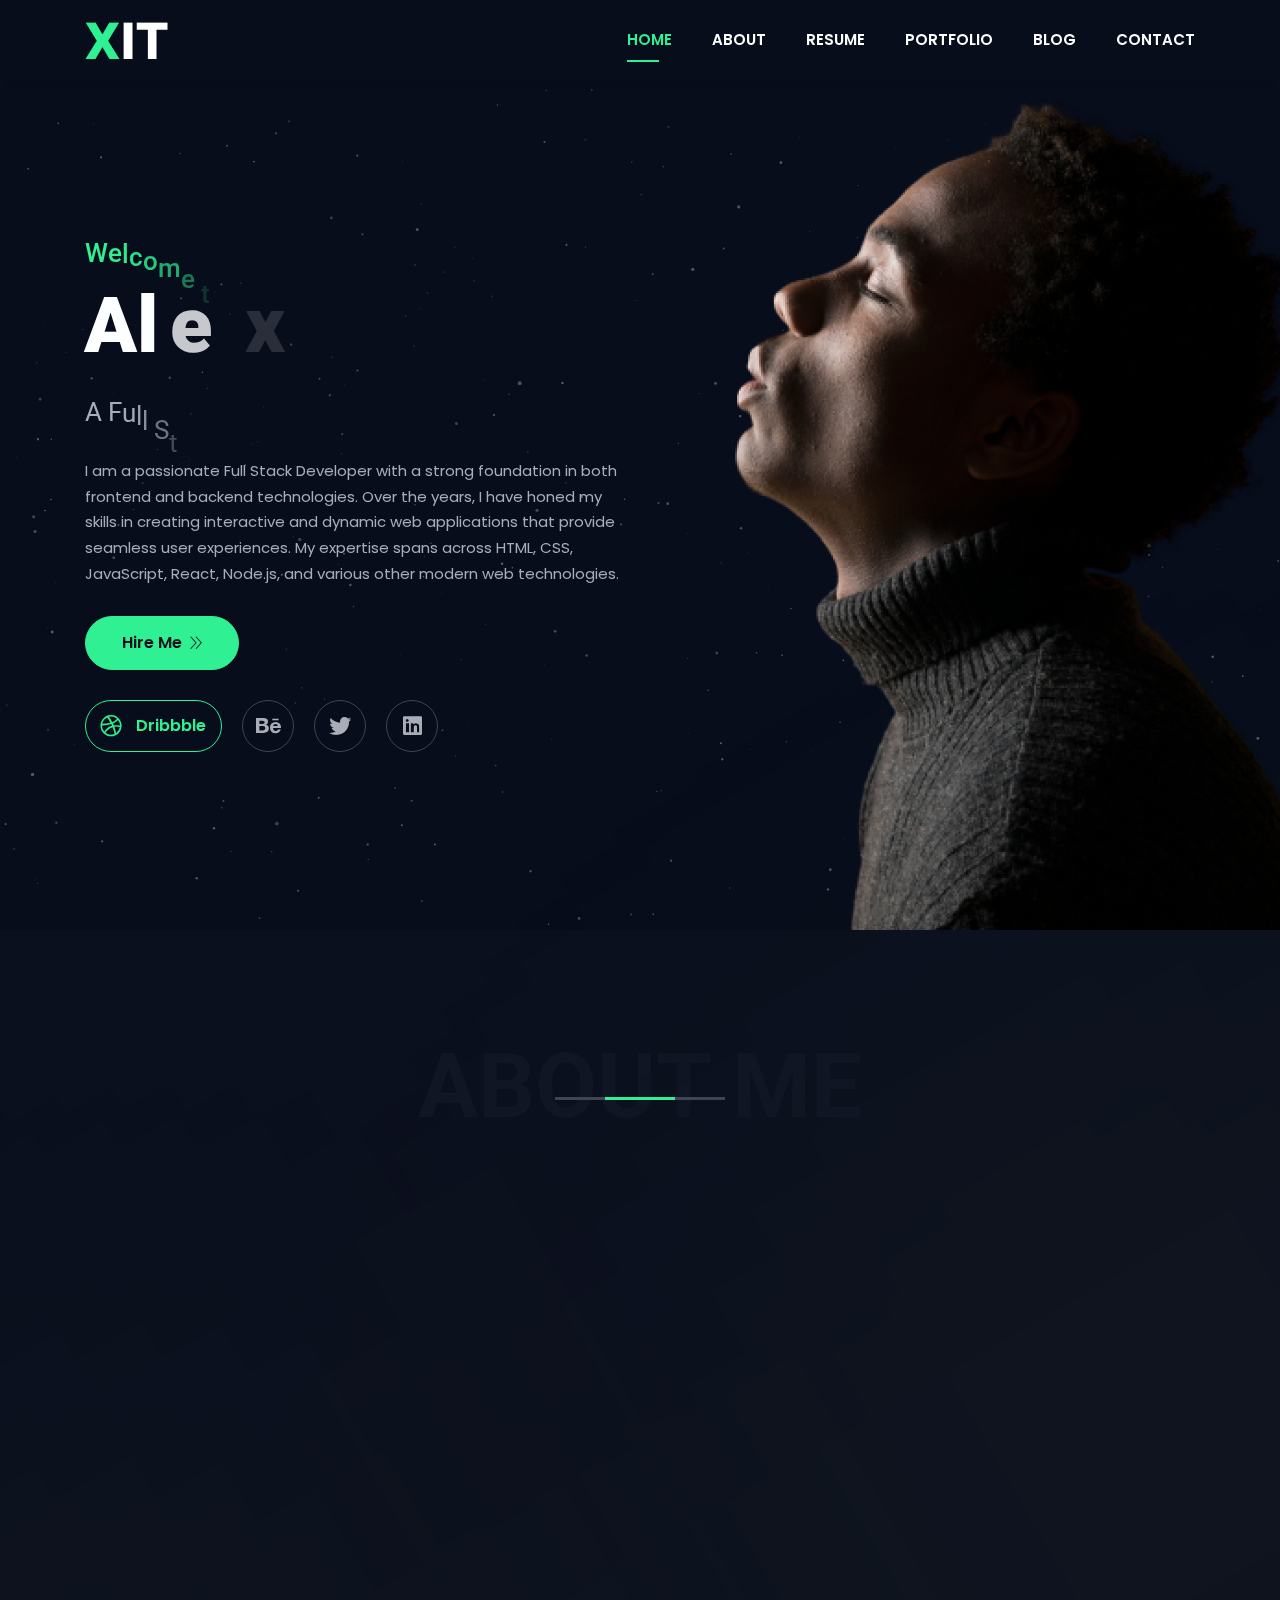
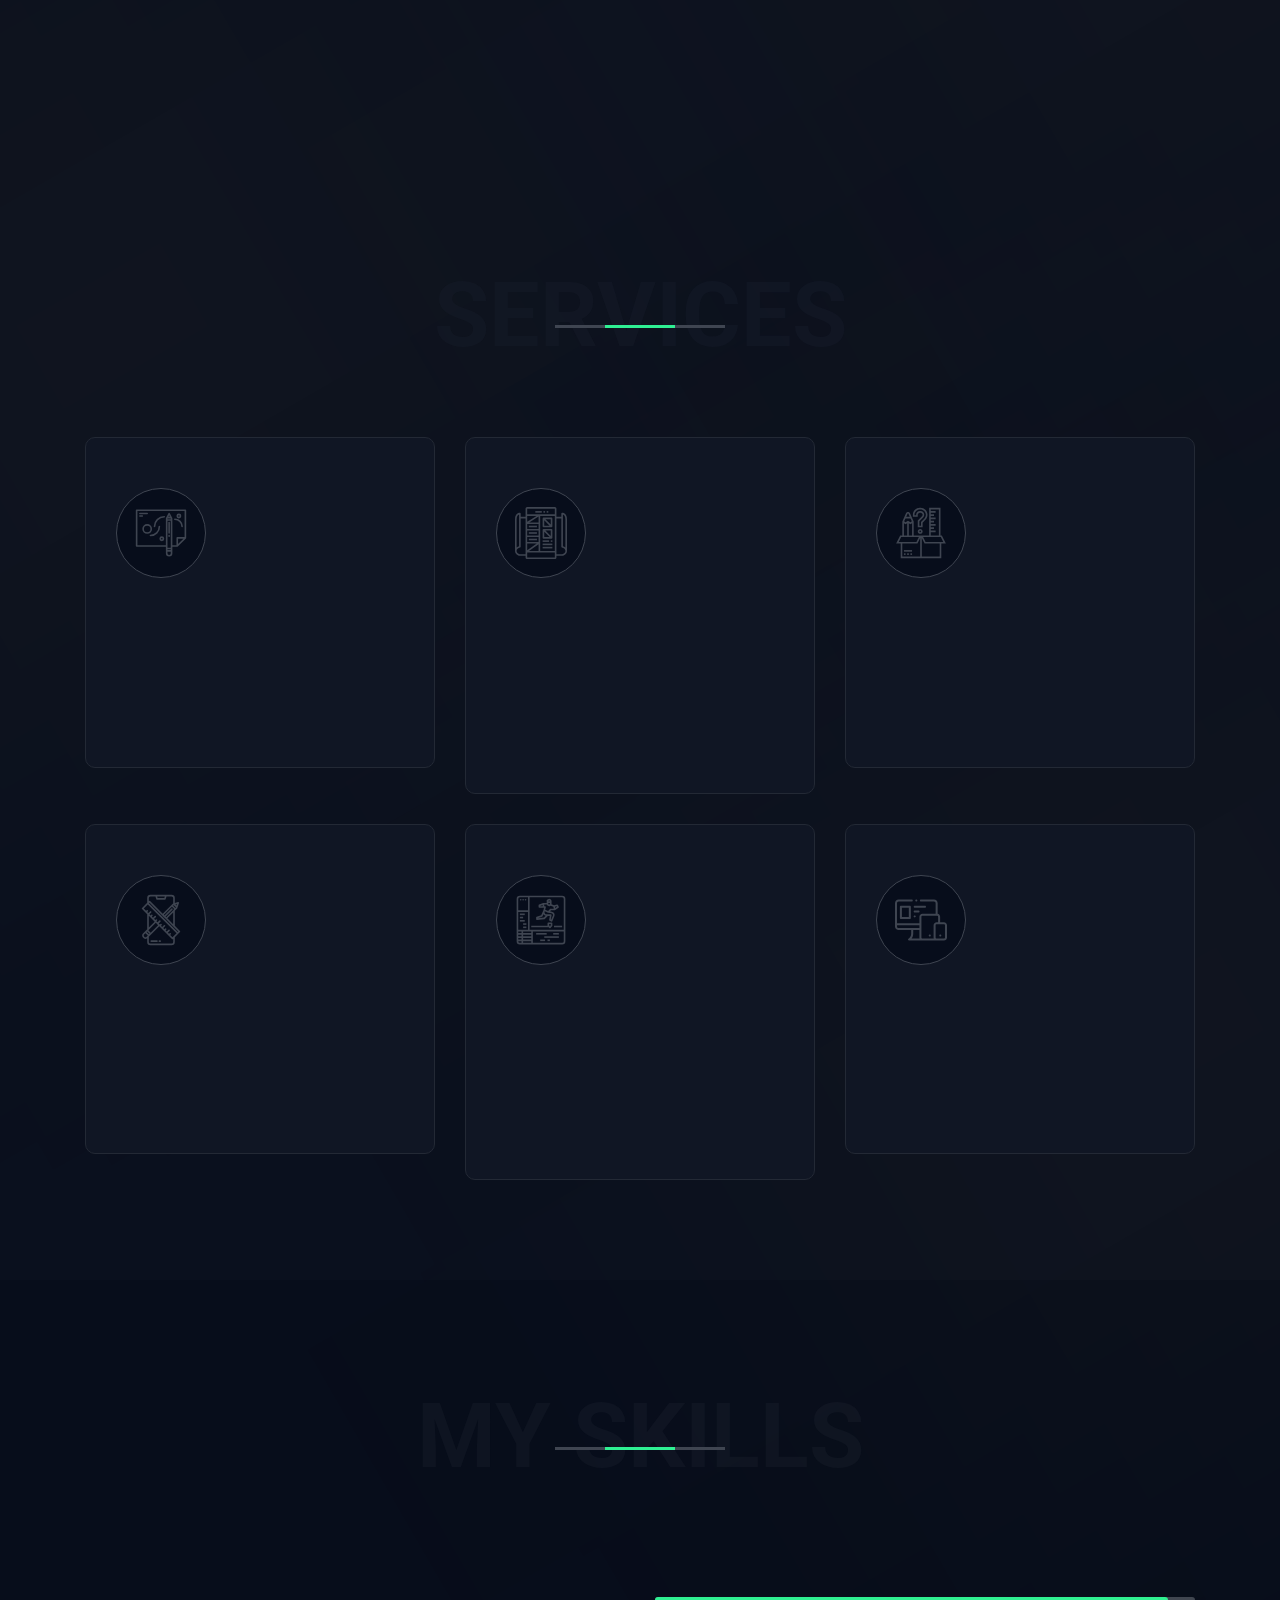
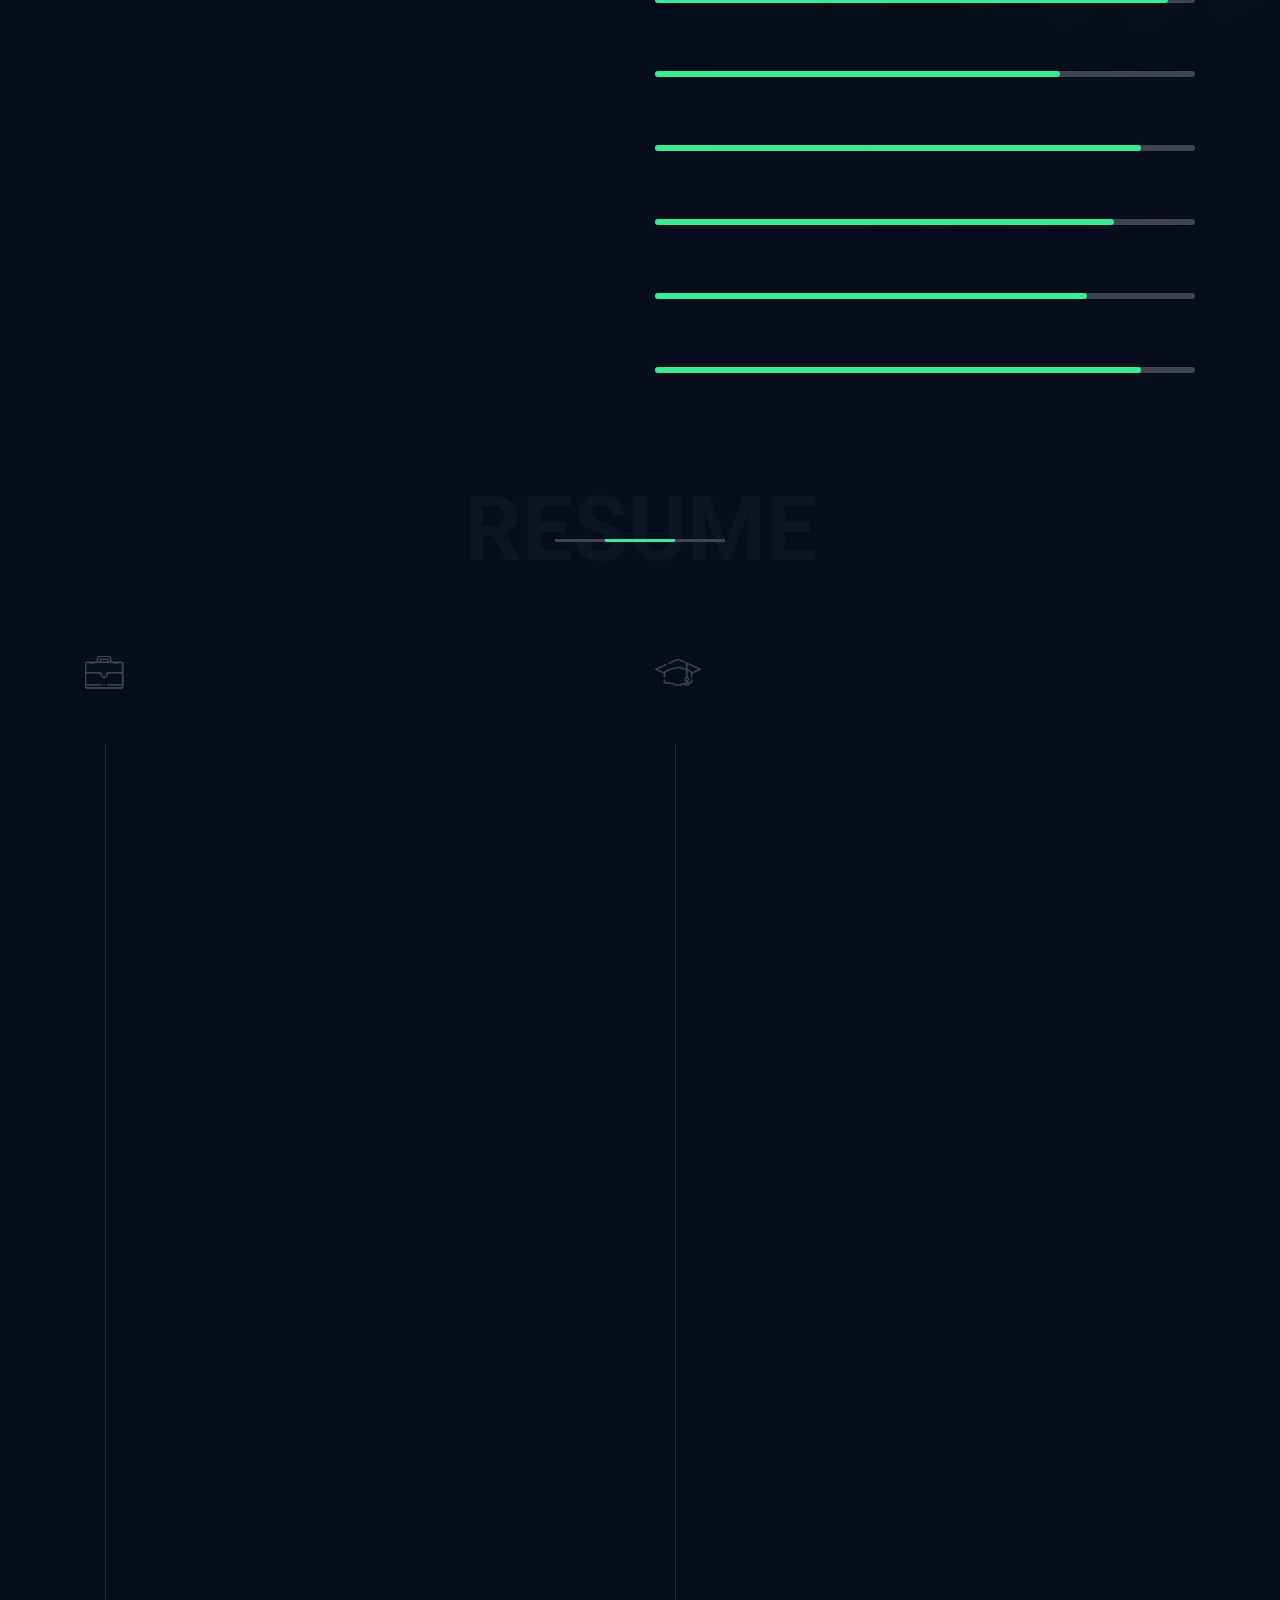
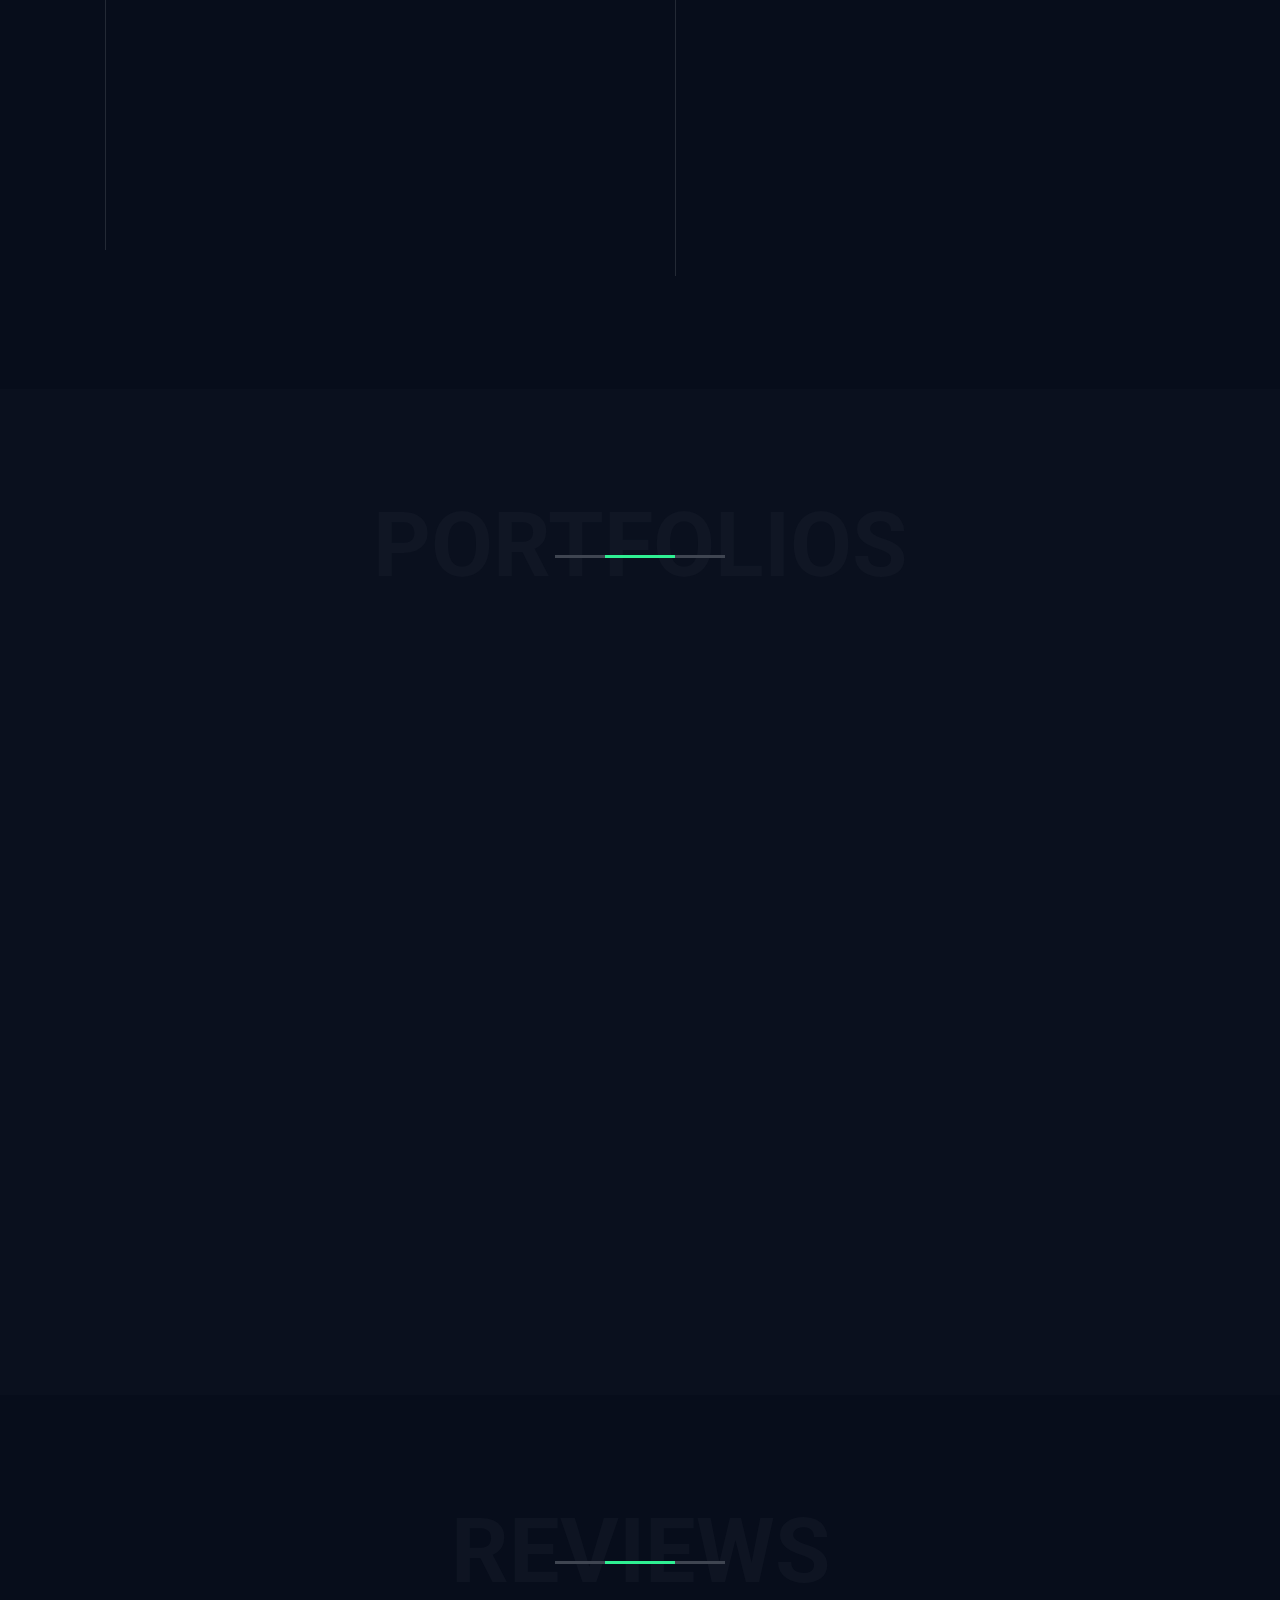
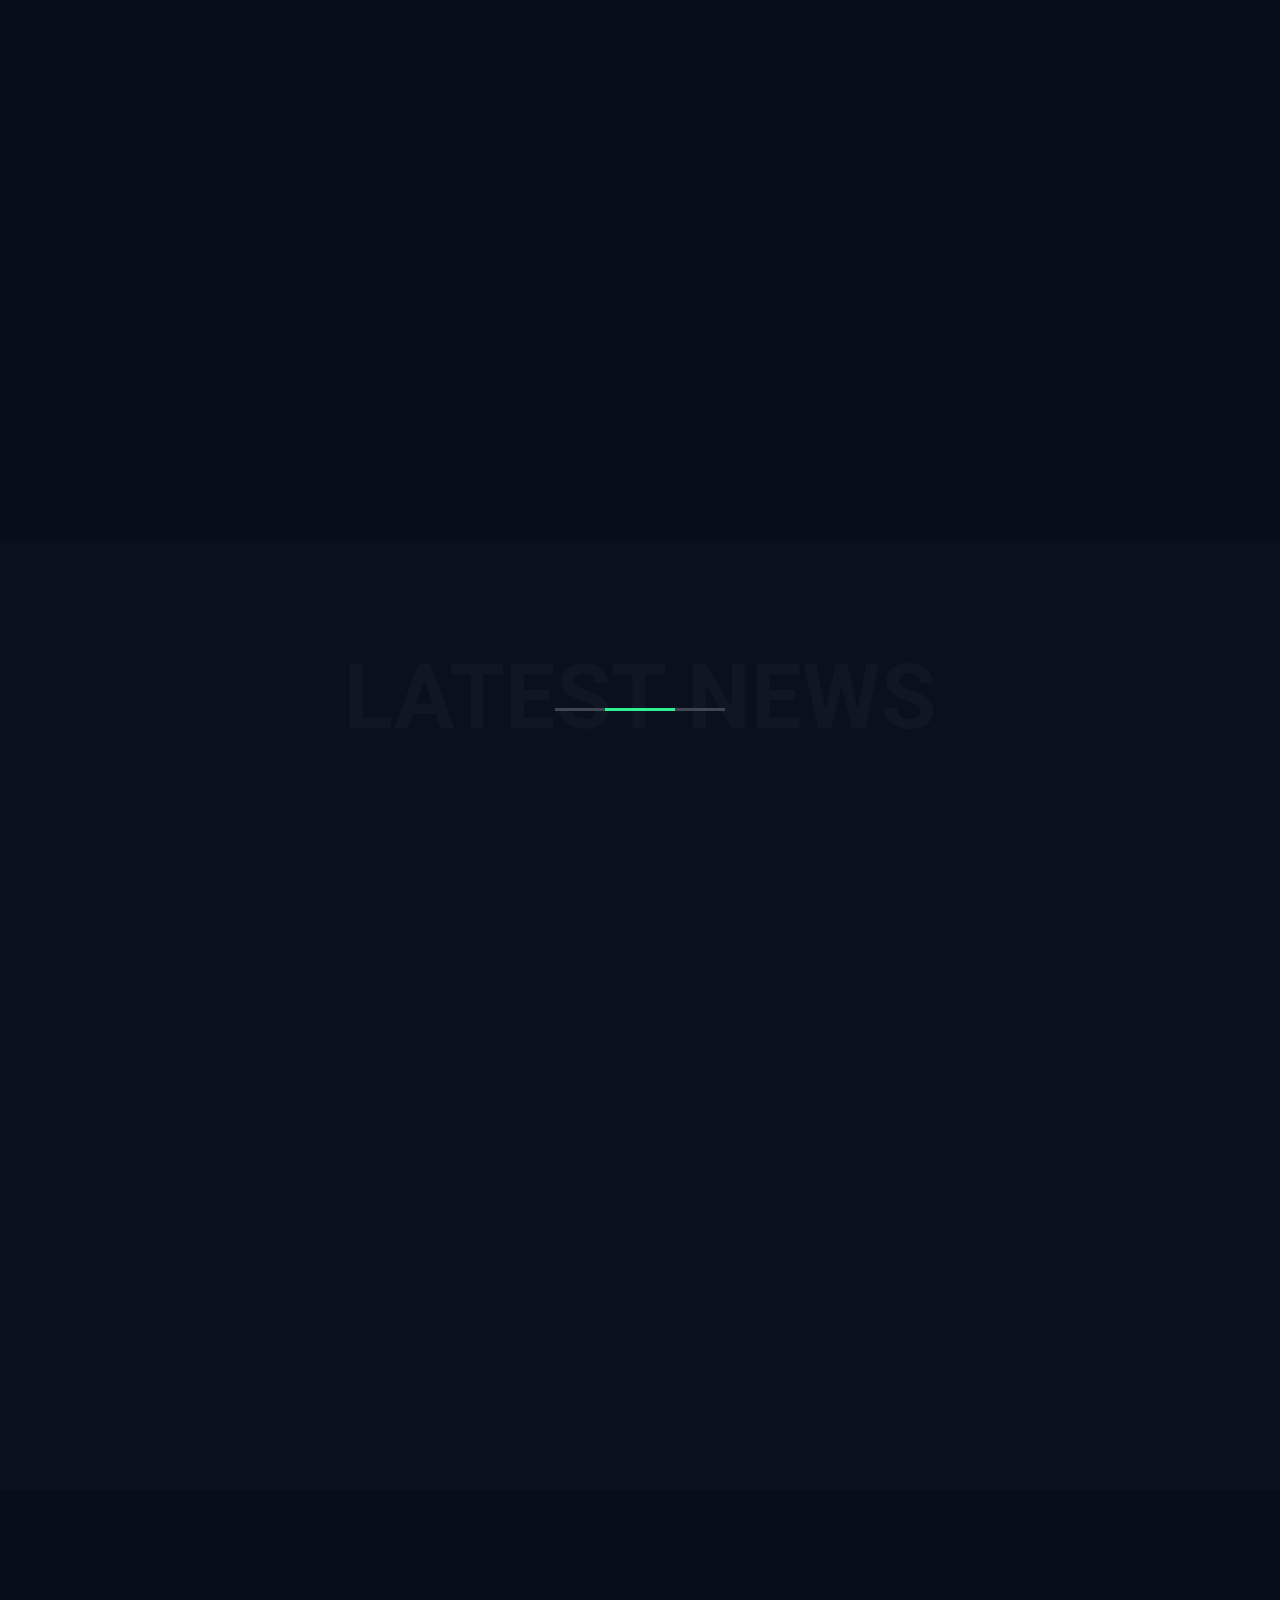
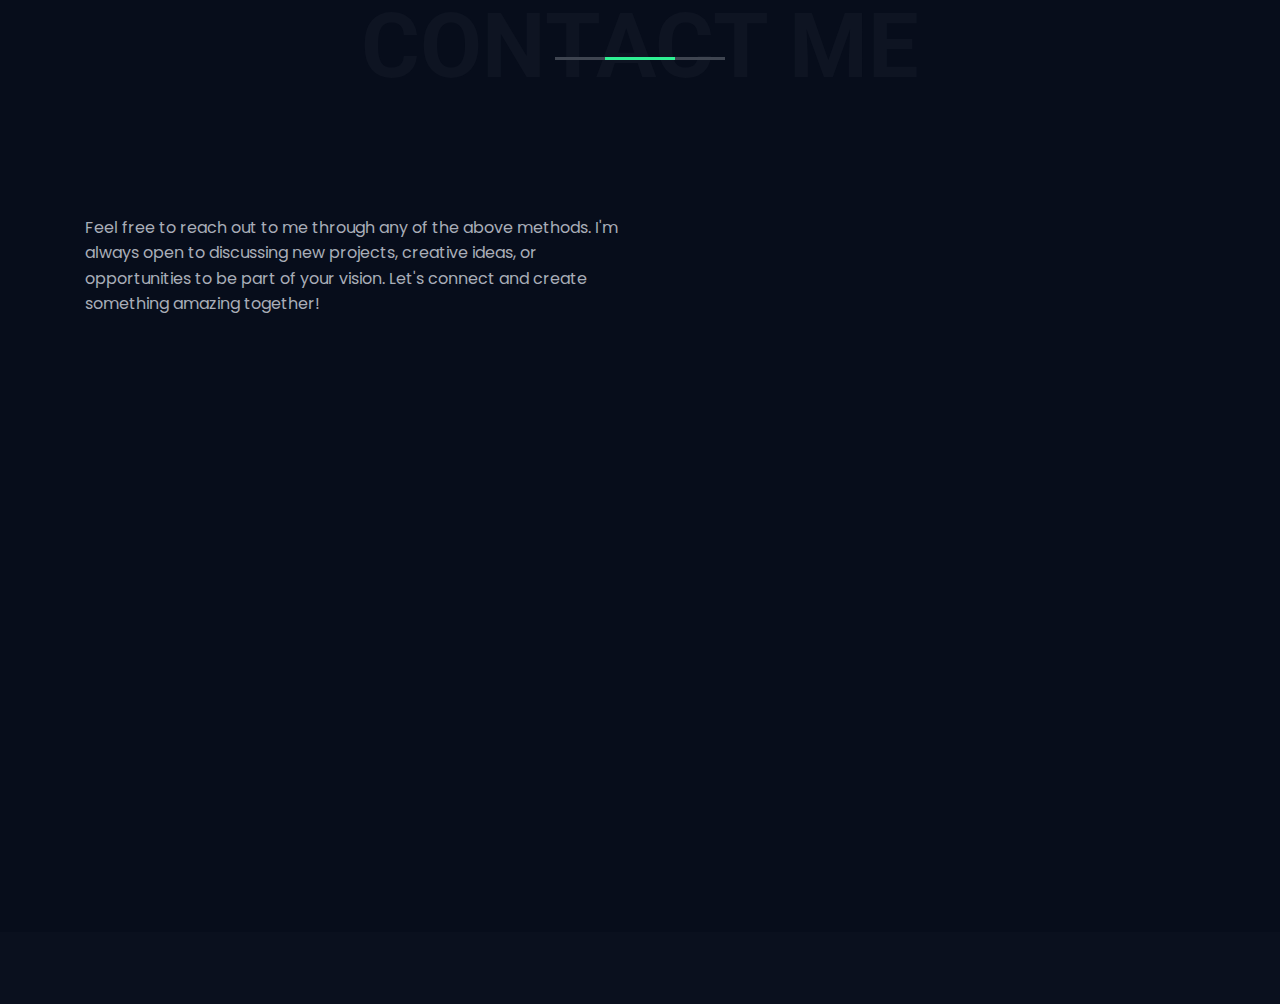
==== html/master/index.html @ e0de7cc5 "client file ready" ====
<!DOCTYPE html>
<html class="no-js" lang="en">
  <head>
    <!-- Meta Tags -->
    <meta charset="utf-8" />
    <meta http-equiv="x-ua-compatible" content="ie=edge" />
    <meta name="viewport" content="width=device-width, initial-scale=1" />
    <meta name="author" content="Laralink" />
    <!-- Page Title -->
    <title>XIT - Personal Portfolio</title>
    <!-- Favicon Icon -->
    <link
      rel="apple-touch-icon"
      sizes="57x57"
      href="/assets/img/fav/apple-icon-57x57.png"
    />
    <link
      rel="apple-touch-icon"
      sizes="60x60"
      href="/assets/img/fav/apple-icon-60x60.png"
    />
    <link
      rel="apple-touch-icon"
      sizes="72x72"
      href="/assets/img/fav/apple-icon-72x72.png"
    />
    <link
      rel="apple-touch-icon"
      sizes="76x76"
      href="/assets/img/fav/apple-icon-76x76.png"
    />
    <link
      rel="apple-touch-icon"
      sizes="114x114"
      href="/assets/img/fav/apple-icon-114x114.png"
    />
    <link
      rel="apple-touch-icon"
      sizes="120x120"
      href="/assets/img/fav/apple-icon-120x120.png"
    />
    <link
      rel="apple-touch-icon"
      sizes="144x144"
      href="/assets/img/fav/apple-icon-144x144.png"
    />
    <link
      rel="apple-touch-icon"
      sizes="152x152"
      href="/assets/img/fav/apple-icon-152x152.png"
    />
    <link
      rel="apple-touch-icon"
      sizes="180x180"
      href="/assets/img/fav/apple-icon-180x180.png"
    />
    <link
      rel="icon"
      type="image/png"
      sizes="192x192"
      href="/assets/img/fav/android-icon-192x192.png"
    />
    <link
      rel="icon"
      type="image/png"
      sizes="32x32"
      href="/assets/img/fav/favicon-32x32.png"
    />
    <link
      rel="icon"
      type="image/png"
      sizes="96x96"
      href="/assets/img/fav/favicon-96x96.png"
    />
    <link
      rel="icon"
      type="image/png"
      sizes="16x16"
      href="/assets/img/fav/favicon-16x16.png"
    />
    <link rel="manifest" href="/assets/img/fav/manifest.json" />
    <meta name="msapplication-TileColor" content="#ffffff" />
    <meta
      name="msapplication-TileImage"
      content="/assets/img/fav/ms-icon-144x144.png"
    />
    <meta name="theme-color" content="#2FF093" />
    <!-- Stylesheets -->
    <link rel="stylesheet" href="assets/css/bootstrap.min.css" />
    <link rel="stylesheet" href="assets/css/fontawesome.css" />
    <link rel="stylesheet" href="assets/css/slick.css" />
    <link rel="stylesheet" href="assets/css/lightgallery.min.css" />
    <link rel="stylesheet" href="assets/css/animate.css" />
    <link rel="stylesheet" href="assets/css/font-awesome-pro.css" />
    <link rel="stylesheet" href="assets/css/style.css" />
  </head>

  <body id="home">
    <div class="preloader"></div>
    <!-- Start Header Section -->
    <header class="axit__site-header axit__style1 axit__sticky-header">
      <div class="axit__main-header">
        <div class="container">
          <div class="axit__main-header-in">
            <div class="axit__main-header-left">
              <a class="axit__site-branding" href="index.html"
                ><img src="assets/img/logo.png" alt="XIT"
              /></a>
            </div>
            <div class="axit__main-header-right">
              <div class="axit__nav">
                <ul class="axit__nav-list axit__onepage-nav">
                  <li><a href="#home" class="axit__smooth-move">Home</a></li>
                  <li><a href="#about" class="axit__smooth-move">About</a></li>
                  <li>
                    <a href="#resume" class="axit__smooth-move">Resume</a>
                  </li>
                  <li>
                    <a href="#portfolio" class="axit__smooth-move">Portfolio</a>
                  </li>
                  <li><a href="#blog" class="axit__smooth-move">Blog</a></li>
                  <li>
                    <a href="#contact" class="axit__smooth-move">Contact</a>
                  </li>
                </ul>
              </div>
            </div>
          </div>
        </div>
      </div>
    </header>
    <!-- End Header Section -->

    <!-- Start Hero Section -->
    <div class="axit__height-b80 axit__height-lg-b80"></div>
    <section class="axit__hero-wrap axit__parallax">
      <div class="axit__hero axit__style1 axit__ripple-version">
        <div class="container">
          <div class="row">
            <div class="col-lg-6">
              <div class="axit__hero-text">
                <h3 class="skew-up-2">Welcome to My Portfolio</h3>
                <h1 class="split-collab">Alex Johan</h1>
                <h2 class="skew-up-2">A Full Stack Developer</h2>
                <p
                  class="wow fadeInUp"
                  data-wow-duration="1.5s"
                  data-wow-delay=".3s"
                >
                  I am a passionate Full Stack Developer with a strong
                  foundation in both frontend and backend technologies. Over the
                  years, I have honed my skills in creating interactive and
                  dynamic web applications that provide seamless user
                  experiences. My expertise spans across HTML, CSS, JavaScript,
                  React, Node.js, and various other modern web technologies.
                </p>

                <div
                  class="axit__hero__new-btn wow fadeInUp"
                  data-wow-duration="1.5s"
                  data-wow-delay=".4s"
                >
                  <button>
                    <span
                      >Hire Me <i class="fa-light fa-chevrons-right pl-1"></i
                    ></span>
                  </button>
                </div>
              </div>
              <div
                class="axit__social-group home wow fadeInUp mt-3"
                data-wow-duration="1.5s"
                data-wow-delay=".5s"
              >
                <div class="axit__social-link">
                  <a href="#" class="axit__social-btn active">
                    <span class="axit__social-icon"
                      ><i class="fab fa-dribbble"></i
                    ></span>
                    <span class="axit__icon-name">Dribbble</span>
                  </a>
                  <a href="#" class="axit__social-btn">
                    <span class="axit__social-icon"
                      ><i class="fab fa-behance"></i
                    ></span>
                    <span class="axit__icon-name">Behance</span>
                  </a>
                  <a href="#" class="axit__social-btn">
                    <span class="axit__social-icon"
                      ><i class="fab fa-twitter"></i
                    ></span>
                    <span class="axit__icon-name">Twitter</span>
                  </a>
                  <a href="#" class="axit__social-btn">
                    <span class="axit__social-icon"
                      ><i class="fab fa-linkedin"></i
                    ></span>
                    <span class="axit__icon-name">LinkedIn</span>
                  </a>
                </div>
              </div>
            </div>
          </div>
        </div>
      </div>
      <!-- Hero Image - Social Link Group -->
      <div class="axit__hero-img axit__to-right">
        <img
          class="wow fadeInRight"
          src="assets/img/section/hero-img.png"
          alt="Hero"
        />
      </div>
      <div id="particles-js"></div>
    </section>
    <!-- End Hero Section -->

    <!-- Start About Section -->
    <section id="about" class="axit__about-wrap">
      <div class="axit__height-b100 axit__height-lg-b80"></div>
      <div class="container">
        <div class="axit__section-heading axit__style1">
          <h4 class="axit__section-heading-title skew-up-2">ABOUT ME</h4>
          <h2 class="axit__section-heading-subtitle">ABOUT ME</h2>
        </div>
        <div class="axit__height-b25 axit__height-lg-b25"></div>
      </div>
      <div class="container">
        <div class="row">
          <div class="col-lg-6 wow fadeInUp">
            <div class="axit__about-img-wrap vre-reveal-one">
              <div
                class="axit__about-img axit__dynamic-bg axit__bg vre-reveal-image-one"
                data-src="assets/img/section/about.png"
              ></div>
            </div>
            <div class="axit__height-b0 axit__height-lg-b30"></div>
          </div>
          <div class="col-lg-6">
            <div class="axit__vertical-middle">
              <div class="axit__vertical-middle-in">
                <div class="axit__text-block axit__style1">
                  <h2 class="axit__text-block-title split-collab">
                    Hi There! I'm <span>Alex Johan</span>
                  </h2>
                  <h4 class="axit__text-block-subtitle skew-up-2">
                    Visual Designer
                  </h4>
                  <div
                    class="axit__text-block-text wow fadeInUp"
                    data-wow-duration="1.5s"
                    data-wow-delay=".4s"
                  >
                    <p>
                      Hello! I'm Alex Johan, a Full Stack Developer based in
                      USA. With a passion for building efficient and scalable
                      web applications, I specialize in both frontend and
                      backend development.
                    </p>
                  </div>
                  <ul class="axit__text-block-details axit__mp0">
                    <li
                      class="wow fadeInUp"
                      data-wow-duration="1.5s"
                      data-wow-delay=".4s"
                    >
                      <span>Birthday</span> :
                      <span>Jan 10, 1994</span>
                    </li>
                    <li
                      class="wow fadeInUp"
                      data-wow-duration="1.5s"
                      data-wow-delay=".4s"
                    >
                      <span>Phone</span> : <span>+1 85 968 99</span>
                    </li>
                    <li
                      class="wow fadeInUp"
                      data-wow-duration="1.5s"
                      data-wow-delay=".4s"
                    >
                      <span>Email</span> :
                      <span>info@example.com</span>
                    </li>
                    <li
                      class="wow fadeInUp"
                      data-wow-duration="1.5s"
                      data-wow-delay=".4s"
                    >
                      <span>From</span> :
                      <span>3230 Orchard Street Osseo, MN 55369</span>
                    </li>
                    <li
                      class="wow fadeInUp"
                      data-wow-duration="1.5s"
                      data-wow-delay=".4s"
                    >
                      <span>Language</span> :
                      <span>English, Germanic</span>
                    </li>
                    <li
                      class="wow fadeInUp"
                      data-wow-duration="1.5s"
                      data-wow-delay=".4s"
                    >
                      <span>Service</span> :
                      <span>Available</span>
                    </li>
                  </ul>

                  <div
                    class="axit__hero__new-btn wow fadeInUp mt-4"
                    data-wow-duration="1.5s"
                    data-wow-delay=".5s"
                  >
                    <button>
                      <span
                        >Download CV
                        <i class="fa-light fa-chevrons-right pl-1"></i
                      ></span>
                    </button>
                  </div>
                </div>
              </div>
            </div>
          </div>
        </div>
      </div>
      <!-- shape -->
      <div class="shape">
        <div class="shape__child-1"></div>
        <div class="shape__child-2"></div>
      </div>
    </section>
    <!-- End About Section -->

    <!-- Start Service Section -->
    <section class="axit__service-wrap">
      <div class="axit__height-b100 axit__height-lg-b80"></div>
      <div class="container">
        <div class="axit__section-heading axit__style1">
          <h4 class="axit__section-heading-title skew-up-2">SERVICES</h4>
          <h2 class="axit__section-heading-subtitle">SERVICES</h2>
        </div>
        <div class="axit__height-b25 axit__height-lg-b25"></div>
      </div>

      <!-- Iconbox Container -->

      <div class="container">
        <div class="row">
          <div class="col-lg-4 col-md-6">
            <div class="axit__iconbox axit__style1">
              <div class="axit__iconbox-icon">
                <svg viewBox="0 0 512 512">
                  <g>
                    <path
                      d="m336 144a8 8 0 0 0 -8 8v104a8 8 0 0 0 16 0v-104a8 8 0 0 0 -8-8z"
                    />
                    <path
                      d="m336 272a8 8 0 0 0 -8 8v8a8 8 0 0 0 16 0v-8a8 8 0 0 0 -8-8z"
                    />
                    <path
                      d="m496 24h-480a8 8 0 0 0 -8 8v352a8 8 0 0 0 8 8h288v64a32 32 0 0 0 64 0v-64h48a8.008 8.008 0 0 0 5.66-2.34l80-80a8.008 8.008 0 0 0 2.34-5.66v-272a8 8 0 0 0 -8-8zm-144 432a16 16 0 0 1 -32 0v-16h32zm0-32h-32v-8h32zm0-24h-32v-264h32zm0-280h-32v-6.11l.94-1.89h30.12l.94 1.89zm-23.06-24 7.06-14.11 7.06 14.11zm95.06 268.69v-52.69h52.69zm64-68.69h-72a8 8 0 0 0 -8 8v72h-40v-264a8.081 8.081 0 0 0 -.84-3.58l-24-48a8.009 8.009 0 0 0 -14.32 0l-24 48a8.081 8.081 0 0 0 -.84 3.58v264h-280v-336h464z"
                    />
                    <path d="m48 72h72a8 8 0 0 0 0-16h-72a8 8 0 0 0 0 16z" />
                    <path
                      d="m80 88a8 8 0 0 0 -8-8h-24a8 8 0 0 0 0 16h24a8 8 0 0 0 8-8z"
                    />
                    <path
                      d="m288 88a104.118 104.118 0 0 0 -104 104 8 8 0 0 0 16 0 88.1 88.1 0 0 1 88-88 8 8 0 0 0 0-16z"
                    />
                    <path
                      d="m240 184a8 8 0 0 0 -8 8 80.091 80.091 0 0 1 -80 80 8 8 0 0 0 0 16 96.108 96.108 0 0 0 96-96 8 8 0 0 0 -8-8z"
                    />
                    <path
                      d="m456 192a8 8 0 0 0 16 0 80.091 80.091 0 0 0 -80-80 8 8 0 0 0 0 16 64.072 64.072 0 0 1 64 64z"
                    />
                    <path
                      d="m168 216a48 48 0 1 0 -48 48 48.053 48.053 0 0 0 48-48zm-48 32a32 32 0 1 1 32-32 32.036 32.036 0 0 1 -32 32z"
                    />
                    <path
                      d="m264 288a24 24 0 1 0 24 24 24.028 24.028 0 0 0 -24-24zm0 32a8 8 0 1 1 8-8 8.009 8.009 0 0 1 -8 8z"
                    />
                    <path
                      d="m432 112a24 24 0 1 0 -24-24 24.028 24.028 0 0 0 24 24zm0-32a8 8 0 1 1 -8 8 8.009 8.009 0 0 1 8-8z"
                    />
                  </g>
                </svg>
              </div>
              <h2 class="axit__iconbox-title split-collab">Web Development</h2>
              <div
                class="axit__iconbox-text wow fadeInUp"
                data-wow-duration="1.5s"
                data-wow-delay=".3s"
              >
                Creating responsive and high performing websites using the
                latest web technologies.
              </div>
            </div>
            <div class="axit__height-b30 axit__height-lg-b30"></div>
          </div>
          <!-- .col -->
          <div class="col-lg-4 col-md-6">
            <div class="axit__iconbox axit__style1">
              <div class="axit__iconbox-icon">
                <svg viewBox="0 0 512 512">
                  <g>
                    <g>
                      <path
                        d="M360,104h-80c-4.418,0-8,3.582-8,8v80c0,4.418,3.582,8,8,8h80c4.418,0,8-3.582,8-8v-80C368,107.582,364.418,104,360,104z
                  M288,184v-52.693L340.693,184H288z M352,172.68L299.32,120H352V172.68z"
                      />
                    </g>
                  </g>
                  <g>
                    <g>
                      <path
                        d="M360,216h-80c-4.418,0-8,3.582-8,8v80c0,4.418,3.582,8,8,8h80c4.418,0,8-3.582,8-8v-80C368,219.582,364.418,216,360,216z
                  M288,296v-52.685L340.685,296H288z M352,284.688L299.312,232H352V284.688z"
                      />
                    </g>
                  </g>
                  <g>
                    <g>
                      <rect x="272" y="328" width="64" height="16" />
                    </g>
                  </g>
                  <g>
                    <g>
                      <rect x="352" y="328" width="16" height="16" />
                    </g>
                  </g>
                  <g>
                    <g>
                      <rect x="272" y="360" width="96" height="16" />
                    </g>
                  </g>
                  <g>
                    <g>
                      <rect x="272" y="392" width="96" height="16" />
                    </g>
                  </g>
                  <g>
                    <g>
                      <rect x="136" y="184" width="80" height="16" />
                    </g>
                  </g>
                  <g>
                    <g>
                      <rect x="136" y="248" width="80" height="16" />
                    </g>
                  </g>
                  <g>
                    <g>
                      <rect x="136" y="312" width="80" height="16" />
                    </g>
                  </g>
                  <g>
                    <g>
                      <path
                        d="M464,56c-4.418,0-8,3.582-8,8v32h-48V16c0-8.837-7.163-16-16-16H120c-8.837,0-16,7.163-16,16v80H56V64
                 c0-4.418-3.582-8-8-8c-0.48,0-48,0.728-48,64v312c0,30.504,30.4,44.632,46.4,47.84c0.526,0.111,1.062,0.165,1.6,0.16h56v16
                 c0,8.837,7.163,16,16,16h272c8.837,0,16-7.163,16-16v-16h56c0.538,0.005,1.074-0.049,1.6-0.16c16-3.208,46.4-17.336,46.4-47.84
                 V120C512,56.728,464.48,56,464,56z M16,120c0-32.64,14.4-43.088,24-46.4v312.232c-8.773,2.722-16.927,7.139-24,13V120z M104,464
                 H48.88C44.104,462.856,16,455.128,16,432c0-24.96,32.248-31.88,33.6-32.16c3.725-0.76,6.401-4.038,6.4-7.84V112h48V464z M120,88
                 h92.12L120,145.543V88z M232,94.447V152h-92.136L232,94.447z M120,168h112v48H120V168z M120,232h112v48H120V232z M120,296h112v48
                 H120V296z M120,360h94.186L120,424.724V360z M232,367.172V432h-94.337L232,367.172z M392,496H120v-48h272V496z M392,432H248V88
                 h144V432z M392,72H120V16h272V72z M463.136,464H408V112h48v280c-0.001,3.802,2.675,7.08,6.4,7.84
                 c0.368,0.072,33.6,7.008,33.6,32.16C496,455.256,468.072,462.84,463.136,464z M496,398.832c-7.073-5.861-15.227-10.278-24-13V73.6
                 c9.496,3.32,24,13.776,24,46.4V398.832z"
                      />
                    </g>
                  </g>
                  <g>
                    <g>
                      <rect x="200" y="40" width="64" height="16" />
                    </g>
                  </g>
                  <g>
                    <g>
                      <rect x="280" y="40" width="16" height="16" />
                    </g>
                  </g>
                  <g>
                    <g>
                      <rect x="312" y="40" width="16" height="16" />
                    </g>
                  </g>
                </svg>
              </div>
              <h2 class="axit__iconbox-title split-collab">
                Mobile App Development
              </h2>
              <div
                class="axit__iconbox-text wow fadeInUp"
                data-wow-duration="1.5s"
                data-wow-delay=".3s"
              >
                Designing and developing intuitive and user-friendly mobile
                applications for both iOS and Android platforms.
              </div>
            </div>
            <div class="axit__height-b30 axit__height-lg-b30"></div>
          </div>
          <!-- .col -->
          <div class="col-lg-4 col-md-6">
            <div class="axit__iconbox axit__style1">
              <div class="axit__iconbox-icon">
                <svg viewBox="0 0 64 64">
                  <path
                    d="m62.618 45-5-10h-1.618v-34h-14v34h-19v-17.217l-4.676-10.286c-.413-.909-1.325-1.497-2.324-1.497s-1.911.588-2.324 1.496l-4.676 10.287v17.217h-2.618l-5 10h5.618v18h50v-18zm-18.618-14h6v-2h-6v-2h4v-2h-4v-2h6v-2h-6v-2h4v-2h-4v-2h6v-2h-6v-2h4v-2h-4v-2h6v-2h-6v-2h10v32h-10zm12.382 6 3 6h-21.764l-3-6zm-39.387-2v-15.132l2.002 1.333 2.003-1.334v15.133zm3.743-17.361-1.741 1.159-3.002-2.001-2.998 2-1.735-1.158 1.654-3.639h6.167zm-5.242-9.316c.18-.393.828-.394 1.008.001l1.67 3.676h-4.349zm-4.496 11.547 1.997 1.333 1.998-1.333v15.13h-3.995zm-3.382 17.13h21.764l-3 6h-21.764zm1.382 8h18.618l3.382-6.764v22.764h-22zm46 16h-22v-22.764l3.382 6.764h18.618z"
                  />
                  <path d="m19 57h2v2h-2z" />
                  <path d="m11 57h2v2h-2z" />
                  <path d="m15 57h2v2h-2z" />
                  <path d="m11 53h10v2h-10z" />
                  <path
                    d="m28 9.657c0-1.465 1.192-2.657 2.657-2.657h.686c1.465 0 2.657 1.192 2.657 2.657 0 .709-.276 1.376-.778 1.879l-5.222 5.222v8.242h6v-5.758l3.464-3.464c1.636-1.635 2.536-3.809 2.536-6.121 0-4.773-3.884-8.657-8.657-8.657h-.686c-4.773 0-8.657 3.884-8.657 8.657v2.343h6zm-2 0v.343h-2v-.343c0-3.671 2.986-6.657 6.657-6.657h.686c3.671 0 6.657 2.986 6.657 6.657 0 1.777-.692 3.449-1.95 4.707l-4.05 4.05v4.586h-2v-5.414l4.637-4.636c.879-.881 1.363-2.051 1.363-3.293 0-2.568-2.089-4.657-4.657-4.657h-.686c-2.568 0-4.657 2.089-4.657 4.657z"
                  />
                  <path
                    d="m28 30c0 1.654 1.346 3 3 3s3-1.346 3-3-1.346-3-3-3-3 1.346-3 3zm4 0c0 .552-.448 1-1 1s-1-.448-1-1 .448-1 1-1 1 .448 1 1z"
                  />
                </svg>
              </div>
              <h2 class="axit__iconbox-title split-collab">UI/UX Design</h2>
              <div
                class="axit__iconbox-text wow fadeInUp"
                data-wow-duration="1.5s"
                data-wow-delay=".3s"
              >
                Crafting visually appealing and user-centric designs. Focusing
                on delivering user experiences.
              </div>
            </div>
            <div class="axit__height-b30 axit__height-lg-b30"></div>
          </div>
          <!-- .col -->
          <div class="col-lg-4 col-md-6">
            <div class="axit__iconbox axit__style1">
              <div class="axit__iconbox-icon">
                <svg viewBox="0 0 512 512">
                  <g>
                    <path d="M216,456H160a8,8,0,0,0,0,16h56a8,8,0,0,0,0-16Z" />
                    <path d="M248,456h-8a8,8,0,0,0,0,16h8a8,8,0,0,0,0-16Z" />
                    <path
                      d="M442.68,363.48,392,312.8V165.27l22.4-22.4a7.953,7.953,0,0,0,1.93-3.13L433.3,88.82A8,8,0,0,0,423.18,78.7L392,89.09V40A32.042,32.042,0,0,0,360,8H152a32.042,32.042,0,0,0-32,32V86.53L69.32,137.21a8,8,0,0,0,0,11.31L120,199.2V346.74L80.63,386.11A32.005,32.005,0,0,0,120,436.01V472a32.042,32.042,0,0,0,32,32H360a32.042,32.042,0,0,0,32-32V425.47l50.68-50.68A8,8,0,0,0,442.68,363.48ZM413.06,98.94l-4.99,14.97-9.98-9.98Zm-31.95,10.64,21.31,21.31-.67,2-4.32,4.32-22.64-22.64,4.32-4.32ZM306.92,227.72l-5.66-5.66,67.88-67.88a8,8,0,1,0-11.32-11.32l-67.88,67.88-5.66-5.65,79.2-79.2,22.63,22.64-7.74,7.74-.05.05ZM376,181.27V296.8l-57.76-57.76ZM293.44,24l-4.5,16H222.25l-4-16ZM136,40a16.021,16.021,0,0,1,16-16h49.75l6.49,25.94A8,8,0,0,0,216,56h79a8,8,0,0,0,7.7-5.83L310.06,24H360a16.021,16.021,0,0,1,16,16V94.42l-3.74,1.25a7.953,7.953,0,0,0-3.13,1.93l-96.16,96.17L148.52,69.32a8,8,0,0,0-11.31,0L136,70.53ZM114.59,420.05a16.005,16.005,0,1,1-22.64-22.63l11.31-11.32,22.64,22.64Zm-.01-45.26,5.66-5.65,22.62,22.62-5.65,5.66Zm90.51-90.5,22.63,22.63-73.54,73.54-22.63-22.64ZM136,330.74V215.2l57.77,57.77ZM376,472a16.021,16.021,0,0,1-16,16H152a16.021,16.021,0,0,1-16-16V421.26L239.04,318.24,363.48,442.68a8,8,0,0,0,11.31,0l1.21-1.21Zm-6.86-46.29-22.63-22.63,5.66-5.66a8,8,0,0,0-11.32-11.31l-5.65,5.65-11.32-11.31,16.97-16.97a8,8,0,0,0-11.31-11.31l-16.97,16.97-11.32-11.32,5.66-5.65a8,8,0,0,0-11.31-11.32l-5.66,5.66L278.63,335.2l16.97-16.97a8,8,0,0,0-11.32-11.32l-16.97,16.97L256,312.57l5.66-5.66a8,8,0,1,0-11.32-11.31l-5.65,5.65a.035.035,0,0,1-.02-.01l-11.3-11.3,16.97-16.97a8,8,0,0,0-11.31-11.31l-16.97,16.97-11.29-11.29c-.01-.01-.01-.02-.02-.03l5.65-5.65a8,8,0,1,0-11.31-11.32L199.43,256l-11.31-11.31,16.97-16.97a8,8,0,0,0-11.32-11.32L176.8,233.37l-11.31-11.31,5.66-5.66a8,8,0,0,0-11.32-11.31l-5.65,5.66-11.32-11.32,16.97-16.97a8,8,0,0,0-11.31-11.31l-16.97,16.97L120.24,176.8l5.65-5.65a8,8,0,0,0-11.31-11.32l-5.66,5.66L86.29,142.86l39.6-39.59L408.73,386.11Zm50.91-50.92L137.21,91.95l5.65-5.66L267.29,210.72c.01.01.01.02.02.03s.02.01.03.02l16.93,16.94c.01,0,.01,0,.01.01s.01,0,.01.01l16.95,16.94c.01.01.01.02.02.03s.02.01.03.02l77.02,77.02a.234.234,0,0,0,.07.07l47.33,47.33Z"
                    />
                  </g>
                </svg>
              </div>
              <h2 class="axit__iconbox-title split-collab">
                E-commerce Solutions
              </h2>
              <div
                class="axit__iconbox-text wow fadeInUp"
                data-wow-duration="1.5s"
                data-wow-delay=".3s"
              >
                Building robust e-commerce platforms that drive sales and
                enhance customer engagement.
              </div>
            </div>
            <div class="axit__height-b0 axit__height-lg-b30"></div>
          </div>
          <!-- .col -->
          <div class="col-lg-4 col-md-6">
            <div class="axit__iconbox axit__style1">
              <div class="axit__iconbox-icon">
                <svg viewBox="0 0 512 512">
                  <path
                    d="m48 496h416a32.036 32.036 0 0 0 32-32v-416a32.036 32.036 0 0 0 -32-32h-416a32.036 32.036 0 0 0 -32 32v416a32.036 32.036 0 0 0 32 32zm-16-32h32v16h-16a16.01833 16.01833 0 0 1 -16-16zm128-48h-80v-16h80zm0 16v16h-80v-16zm0 32v16h-80v-16zm0-80h-80v-16h80zm-32-32h-96v-176h96zm-64 16v16h-32v-16zm0 32v16h-32v-16zm0 32v16h-32v-16zm400 48h-288v-112h304v96a16.01833 16.01833 0 0 1 -16 16zm16-432v304h-336v-320h320a16.01833 16.01833 0 0 1 16 16zm-432-16h80v128h-96v-112a16.01833 16.01833 0 0 1 16-16z"
                  />
                  <path d="m208 384h104v16h-104z" />
                  <path d="m288 416h144v16h-144z" />
                  <path d="m248 448h48v16h-48z" />
                  <path d="m320 448h24v16h-24z" />
                  <path d="m376 384h56v16h-56z" />
                  <circle cx="56" cy="56" r="8" />
                  <circle cx="80" cy="56" r="8" />
                  <circle cx="104" cy="56" r="8" />
                  <path d="m384 312h80v16h-80z" />
                  <path
                    d="m332.68652 328 5.65674 5.65674a7.99945 7.99945 0 0 0 11.31348 0l16-16a7.99877 7.99877 0 0 0 2.34326-5.65674v-24a7.99977 7.99977 0 0 0 -8-8h-32a7.99977 7.99977 0 0 0 -8 8v24h-160v16zm3.31348-32h16v12.68652l-8 8-8-8z"
                  />
                  <path d="m48 192h48v16h-48z" />
                  <path d="m48 224h32v16h-32z" />
                  <path d="m48 256h48v16h-48z" />
                  <path d="m80 288h32v16h-32z" />
                  <path d="m80 320h32v16h-32z" />
                  <path
                    d="m210.66455 253.96094a8.00168 8.00168 0 0 0 6.21875 1.99023l72-8a7.99845 7.99845 0 0 0 4.77344-2.29443l29.65674-29.65674h19.24267l-6.44726 38.68457a7.99969 7.99969 0 0 0 4.31347 8.4707l16 8a8 8 0 0 0 10.93067-4.0039l20.14258-46.99951a33.75475 33.75475 0 0 0 -25.47608-46.59229l-17.37036-2.895 10.66483-10.66457h36.686a7.99948 7.99948 0 0 0 4.7998-1.6001l32-24a7.9996 7.9996 0 0 0 2.35547-9.97754l-8-16a7.99877 7.99877 0 0 0 -9.0957-4.18359l-29.49023 7.37256-25.2182-10.08716a23.96392 23.96392 0 0 0 .64886-5.52417v-27.05566a20.94358 20.94358 0 0 0 -30.31055-18.73291l-13.26709 6.6333a7.99924 7.99924 0 0 0 -4.42236 7.15527v24h-32a8.00164 8.00164 0 0 0 -2.97119.57227l-40 16a7.99975 7.99975 0 0 0 -5.02881 7.42773v16a7.99977 7.99977 0 0 0 8 8h45.75391l-5.36005 21.43921-22.33186 52.10718-44.5918 14.86425a8.00011 8.00011 0 0 0 -5.4702 7.58936v16a8.00089 8.00089 0 0 0 2.66455 5.96094zm162.64945-52.72022a17.73543 17.73543 0 0 1 -.52441 12.60791l-16.80078 39.20166-3.12647-1.56347 7.02881-42.17139a8.00034 8.00034 0 0 0 -7.89115-9.31543h-40.92871a20.1611 20.1611 0 0 1 -19.12647-26.53662l.96155-2.88464 32.12244 12.849a7.986 7.986 0 0 0 1.65729.45722l-.001.00616 32.7041 5.45069a17.7145 17.7145 0 0 1 13.9248 11.89891zm-21.314-57.24072a7.99877 7.99877 0 0 0 -5.65674 2.34326l-20.27 20.26953-28.61865-11.44726 6.30664-25.2251a8.0001 8.0001 0 0 0 -7.76125-9.94043h-8v-16h25.3761a23.97964 23.97964 0 0 0 37.033 11.17987l26.82165 10.72864 4.52291 18.09149zm-8-48a8 8 0 0 1 -16 0v-8h16zm69.85889 29.606-17.01984 12.76489-3.13751-12.55 18.01282-4.50348zm-77.01319-61.084a4.94339 4.94339 0 0 1 7.1543 4.42234v3.05566h-16v-3.05566zm-88.8457 52.8945 24-9.60022v12.18372h-24zm-24 120.34961 42.52979-14.17675a7.99955 7.99955 0 0 0 4.82324-4.438l8.81164-20.56055c.26654.43829.53235.877.81873 1.30664a36.07631 36.07631 0 0 0 20.894 14.91168l-17.54974 17.54975-60.32766 6.70312z"
                  />
                </svg>
              </div>
              <h2 class="axit__iconbox-title split-collab">API Development</h2>
              <div
                class="axit__iconbox-text wow fadeInUp"
                data-wow-duration="1.5s"
                data-wow-delay=".3s"
              >
                Developing scalable and secure APIs to facilitate smooth
                communication between different software systems.
              </div>
            </div>
            <div class="axit__height-b0 axit__height-lg-b30"></div>
          </div>
          <!-- .col -->
          <div class="col-lg-4 col-md-6">
            <div class="axit__iconbox axit__style1">
              <div class="axit__iconbox-icon">
                <svg viewBox="0 0 512 512">
                  <g id="XMLID_1568_">
                    <g id="XMLID_652_">
                      <path
                        id="XMLID_676_"
                        d="m482 278h-37.673v-54c0-14.602-10.489-26.795-24.327-29.455v-104.529c0-19.859-16.157-36.016-36.017-36.016h-128.983c-5.522 0-10 4.477-10 10s4.478 10 10 10h128.983c8.832 0 16.017 7.185 16.017 16.016v103.984h-129.667c-16.542 0-30 13.458-30 30v63.228h-220.333v-197.212c0-8.831 7.185-16.016 16.017-16.016h128.983c5.522 0 10-4.477 10-10s-4.478-10-10-10h-128.983c-19.86 0-36.017 16.157-36.017 36.016v229.268c0 19.859 16.157 36.017 36.017 36.017h123.33v36.063c0 19.688-9.953 37.694-26.624 48.168-3.774 2.371-5.523 6.953-4.29 11.235 1.233 4.283 5.152 7.232 9.609 7.232h343.958c16.542 0 30-13.458 30-30v-119.999c0-16.542-13.458-30-30-30zm-211.667-64h143.994c5.514 0 10 4.486 10 10v54h-14.327c-16.542 0-30 13.458-30 30v120c0 3.506.61 6.87 1.72 10h-111.387c-5.514 0-10-4.486-10-10v-204c0-5.514 4.486-10 10-10zm-250.333 105.284v-12.057h220.333v28.073h-70.986-133.33c-8.832.001-16.017-7.184-16.017-16.016zm159.347 72.08v-36.063h60.986v72.699c0 3.506.61 6.87 1.72 10h-78.402c10.071-13.169 15.696-29.427 15.696-46.636zm312.653 36.636c0 5.514-4.486 10-10 10h-72c-5.514 0-10-4.486-10-10v-120c0-5.514 4.486-10 10-10h72c5.514 0 10 4.486 10 10z"
                      />
                      <path
                        id="XMLID_1626_"
                        d="m58 114.614c-5.522 0-10 4.477-10 10v112c0 5.523 4.478 10 10 10h88c5.522 0 10-4.477 10-10v-112c0-5.523-4.478-10-10-10zm78 112h-68v-92h68z"
                      />
                      <path
                        id="XMLID_1627_"
                        d="m194 134.614h101c5.522 0 10-4.477 10-10s-4.478-10-10-10h-101c-5.522 0-10 4.477-10 10s4.478 10 10 10z"
                      />
                      <path
                        id="XMLID_1628_"
                        d="m194 230.61c2.63 0 5.21-1.06 7.069-2.92 1.86-1.87 2.931-4.44 2.931-7.08 0-2.63-1.07-5.21-2.931-7.07-1.859-1.86-4.439-2.93-7.069-2.93s-5.21 1.07-7.07 2.93-2.93 4.44-2.93 7.07 1.069 5.21 2.93 7.08c1.86 1.86 4.44 2.92 7.07 2.92z"
                      />
                      <path
                        id="XMLID_1639_"
                        d="m194 182.614h37.5c5.522 0 10-4.477 10-10s-4.478-10-10-10h-37.5c-5.522 0-10 4.477-10 10s4.478 10 10 10z"
                      />
                      <path
                        id="XMLID_1674_"
                        d="m446 398c-2.63 0-5.21 1.069-7.07 2.93s-2.93 4.44-2.93 7.07 1.069 5.21 2.93 7.069c1.86 1.86 4.44 2.931 7.07 2.931s5.21-1.07 7.069-2.931c1.861-1.859 2.931-4.439 2.931-7.069s-1.07-5.21-2.931-7.07c-1.859-1.861-4.439-2.93-7.069-2.93z"
                      />
                      <path
                        id="XMLID_1677_"
                        d="m342.33 418c2.63 0 5.21-1.07 7.069-2.931 1.86-1.859 2.931-4.439 2.931-7.069s-1.07-5.21-2.931-7.07c-1.859-1.86-4.439-2.93-7.069-2.93s-5.21 1.069-7.07 2.93-2.93 4.44-2.93 7.07 1.069 5.21 2.93 7.069c1.86 1.861 4.44 2.931 7.07 2.931z"
                      />
                      <path
                        id="XMLID_1681_"
                        d="m210 74c2.63 0 5.21-1.07 7.069-2.93 1.861-1.86 2.931-4.44 2.931-7.07s-1.07-5.21-2.931-7.07c-1.859-1.86-4.439-2.93-7.069-2.93s-5.21 1.07-7.07 2.93-2.93 4.44-2.93 7.07 1.069 5.21 2.93 7.07 4.44 2.93 7.07 2.93z"
                      />
                    </g>
                  </g>
                </svg>
              </div>
              <h2 class="axit__iconbox-title split-collab">SEO Optimization</h2>
              <div
                class="axit__iconbox-text wow fadeInUp"
                data-wow-duration="1.5s"
                data-wow-delay=".3s"
              >
                Optimizing websites for search engines to improve visibility and
                drive organic traffic.
              </div>
            </div>
            <div class="axit__height-b0 axit__height-lg-b30"></div>
          </div>
          <!-- .col -->
        </div>
      </div>
      <div class="axit__height-b100 axit__height-lg-b80"></div>
      <div class="shape">
        <div class="shape__child-3"></div>
      </div>
    </section>
    <!-- End Service Section -->

    <!-- Start Skill Section -->
    <section class="axit__dark-bg">
      <div class="axit__height-b100 axit__height-lg-b80"></div>
      <div class="container">
        <div class="axit__section-heading axit__style1">
          <h4 class="axit__section-heading-title skew-up-2">MY SKILLS</h4>
          <h2 class="axit__section-heading-subtitle">MY SKILLS</h2>
        </div>
        <div class="axit__height-b25 axit__height-lg-b25"></div>
      </div>

      <div class="container">
        <div class="row">
          <div class="col-lg-6">
            <div class="axit__skill-wrap">
              <div class="axit__skill-heading">
                <h2
                  class="axit__skill-title wow fadeInUp"
                  data-wow-duration="1.5s"
                  data-wow-delay=".3s"
                >
                  I have a strong background in HTML, CSS, JavaScript, and
                  frameworks such as React.
                </h2>
                <p
                  class="axit__skill-subtitle wow fadeInUp"
                  data-wow-duration="1.5s"
                  data-wow-delay=".6s"
                >
                  Beyond coding, I enjoy collaborating with teams, brainstorming
                  innovative solutions, and contributing to open-source
                  projects. My goal is to create user-centric applications that
                  not only solve problems but also provide an enjoyable
                  experience for users.
                </p>
                <div
                  class="axit__skill-counter wow fadeInUp"
                  data-wow-duration="1.5s"
                  data-wow-delay=".9s"
                >
                  <div class="row">
                    <div class="col-md-6">
                      <div class="counter__wrapper">
                        <h2 class="skew-up-2">
                          <span class="counter">12</span> +
                        </h2>
                        <p>years of Experience</p>
                      </div>
                    </div>
                    <div class="col-md-6">
                      <div class="counter__wrapper">
                        <h2 class="skew-up-2">
                          <span class="counter">650</span> +
                        </h2>
                        <p>Total Projects Complete</p>
                      </div>
                    </div>
                  </div>
                </div>
              </div>
              <!-- .axit__skill-heading -->
            </div>
          </div>

          <!-- Progressbar -->

          <div class="col-lg-6">
            <div class="axit__height-b0 axit__height-lg-b30"></div>
            <div class="axit__progressbar-wrap">
              <div class="axit__single-progressbar">
                <div class="axit__progressbar-heading">
                  <h3 class="axit__progressbar-title split-collab">HTML</h3>
                  <div class="axit__progressbar-percentage skew-up-2">95%</div>
                </div>
                <div class="axit__progressbar" data-progress="95">
                  <div class="axit__progressbar-in"></div>
                </div>
              </div>
              <!-- .axit__single-progressbar -->
              <div class="axit__height-b30 axit__height-lg-b20"></div>
              <div class="axit__single-progressbar">
                <div class="axit__progressbar-heading">
                  <h3 class="axit__progressbar-title split-collab">CSS</h3>
                  <div class="axit__progressbar-percentage skew-up-2">75%</div>
                </div>
                <div class="axit__progressbar" data-progress="75">
                  <div class="axit__progressbar-in"></div>
                </div>
              </div>
              <!-- .axit__single-progressbar -->
              <div class="axit__height-b30 axit__height-lg-b20"></div>
              <div class="axit__single-progressbar">
                <div class="axit__progressbar-heading">
                  <h3 class="axit__progressbar-title split-collab">
                    JavaScript
                  </h3>
                  <div class="axit__progressbar-percentage skew-up-2">90%</div>
                </div>
                <div class="axit__progressbar" data-progress="90">
                  <div class="axit__progressbar-in"></div>
                </div>
              </div>
              <!-- .axit__single-progressbar -->
              <div class="axit__height-b30 axit__height-lg-b20"></div>
              <div class="axit__single-progressbar">
                <div class="axit__progressbar-heading">
                  <h3 class="axit__progressbar-title split-collab">React</h3>
                  <div class="axit__progressbar-percentage skew-up-2">85%</div>
                </div>
                <div class="axit__progressbar" data-progress="85">
                  <div class="axit__progressbar-in"></div>
                </div>
              </div>
              <!-- .axit__single-progressbar -->
              <div class="axit__height-b30 axit__height-lg-b20"></div>
              <div class="axit__single-progressbar">
                <div class="axit__progressbar-heading">
                  <h3 class="axit__progressbar-title split-collab">Node.js</h3>
                  <div class="axit__progressbar-percentage skew-up-2">80%</div>
                </div>
                <div class="axit__progressbar" data-progress="80">
                  <div class="axit__progressbar-in"></div>
                </div>
              </div>
              <!-- .axit__single-progressbar -->
              <div class="axit__height-b30 axit__height-lg-b20"></div>
              <div class="axit__single-progressbar">
                <div class="axit__progressbar-heading">
                  <h3 class="axit__progressbar-title split-collab">
                    Express.js
                  </h3>
                  <div class="axit__progressbar-percentage skew-up-2">90%</div>
                </div>
                <div class="axit__progressbar" data-progress="90">
                  <div class="axit__progressbar-in"></div>
                </div>
              </div>
              <!-- .axit__single-progressbar -->
            </div>
          </div>
        </div>
      </div>
    </section>
    <!-- End Skill Section -->

    <!-- Start Resume Section -->
    <section id="resume" class="axit__dark-bg">
      <div class="axit__height-b100 axit__height-lg-b80"></div>
      <div class="container">
        <div class="axit__section-heading axit__style1">
          <h4 class="axit__section-heading-title split-collab">RESUME</h4>
          <h2 class="axit__section-heading-subtitle">RESUME</h2>
        </div>
        <div class="axit__height-b25 axit__height-lg-b25"></div>
      </div>
      <div class="container">
        <div class="row">
          <!-- Experience -->
          <div class="col-lg-6">
            <div class="axit__resume-wrap">
              <div class="axit__resume-heading">
                <img src="assets/img/icon/resume-icon1.png" alt="resume-icon" />
                <h2 class="axit__resume-heading-title skew-up-2">Experience</h2>
              </div>

              <div class="axit__height-b50 axit__height-lg-b30"></div>

              <div class="axit__resume-timeline-wrap">
                <div
                  class="axit__resume-timeline wow fadeInUp"
                  data-wow-duration="1.5s"
                  data-wow-delay=".3s"
                >
                  <h3 class="axit__resume-timeline-title">
                    Senior Full Stack Developer
                  </h3>
                  <div class="axit__resume-timeline-duration">
                    January 2021 - Present
                  </div>
                  <h4 class="axit__resume-timeline-subtitle">
                    Tech Solutions Inc., New York, NY
                  </h4>
                  <div class="axit__resume-timeline-text">
                    <p>
                      Leading a team of developers in designing and implementing
                      web applications. Responsible for the full development
                      lifecycle, from planning and architecture to deployment
                      and maintenance.
                    </p>
                  </div>
                </div>
                <!-- axit__resume-timeline -->
                <div class="axit__height-b50 axit__height-lg-b30"></div>
                <div
                  class="axit__resume-timeline wow fadeInUp"
                  data-wow-duration="1.5s"
                  data-wow-delay=".4s"
                >
                  <h3 class="axit__resume-timeline-title">
                    Full Stack Developer
                  </h3>
                  <div class="axit__resume-timeline-duration">
                    June 2018 - December 2020
                  </div>
                  <h4 class="axit__resume-timeline-subtitle">
                    Web Innovators LLC, San Francisco, CA
                  </h4>
                  <div class="axit__resume-timeline-text">
                    <p>
                      Developed and maintained web applications using React,
                      Node.js, and MongoDB. Collaborated with cross-functional
                      teams to deliver high-quality products on time.
                      Successfully implemented new features that user retention
                      by 30%.
                    </p>
                  </div>
                </div>
                <!-- axit__resume-timeline -->
                <div class="axit__height-b50 axit__height-lg-b30"></div>
                <div
                  class="axit__resume-timeline wow fadeInUp"
                  data-wow-duration="1.5s"
                  data-wow-delay=".5s"
                >
                  <h3 class="axit__resume-timeline-title">
                    Frontend Developer
                  </h3>
                  <div class="axit__resume-timeline-duration">
                    January 2016 - May 2018
                  </div>
                  <h4 class="axit__resume-timeline-subtitle">
                    Creative Minds Studio, Austin, TX
                  </h4>
                  <div class="axit__resume-timeline-text">
                    <p>
                      Focused on creating responsive and visually appealing user
                      interfaces using HTML, CSS, and JavaScript. Worked closely
                      with designers to into interactive web pages. Played a key
                      role in the redesign of the company website.
                    </p>
                  </div>
                </div>
                <!-- axit__resume-timeline -->
                <div class="axit__height-b50 axit__height-lg-b30"></div>
                <div
                  class="axit__resume-timeline wow fadeInUp"
                  data-wow-duration="1.5s"
                  data-wow-delay=".5s"
                >
                  <h3 class="axit__resume-timeline-title">
                    Junior Web Developer
                  </h3>
                  <div class="axit__resume-timeline-duration">
                    June 2014 - December 2015
                  </div>
                  <h4 class="axit__resume-timeline-subtitle">
                    Digital Solutions Co., Seattle, WA
                  </h4>
                  <div class="axit__resume-timeline-text">
                    <p>
                      Assisted in the development of web applications and
                      provided support for existing projects. Gained hands-on
                      experience with various web technologies and frameworks.
                      Contributed to the successful launch of several client
                      websites.
                    </p>
                  </div>
                </div>
                <!-- axit__resume-timeline -->
              </div>
            </div>
          </div>

          <!-- Education -->
          <div class="col-lg-6">
            <div class="axit__height-b0 axit__height-lg-b50"></div>
            <div class="axit__resume-wrap">
              <div class="axit__resume-heading">
                <img src="assets/img/icon/resume-icon2.png" alt="resume-icon" />
                <h2 class="axit__resume-heading-title skew-up-2">Education</h2>
              </div>
              <div class="axit__height-b50 axit__height-lg-b30"></div>

              <div class="axit__resume-timeline-wrap">
                <div
                  class="axit__resume-timeline wow fadeInUp"
                  data-wow-duration="1.5s"
                  data-wow-delay=".3s"
                >
                  <h3 class="axit__resume-timeline-title">
                    Master of Science in Computer Science
                  </h3>
                  <div class="axit__resume-timeline-duration">
                    September 2012 - June 2014
                  </div>
                  <h4 class="axit__resume-timeline-subtitle">
                    University of California, Berkeley
                  </h4>
                  <div class="axit__resume-timeline-text">
                    <p>
                      Focused on advanced topics in computer science including
                      algorithms, machine learning, and software engineering.
                      Completed a thesis on scalable web applications, which was
                      published in a leading tech journal.
                    </p>
                  </div>
                </div>
                <!-- axit__resume-timeline -->
                <div class="axit__height-b50 axit__height-lg-b30"></div>
                <div
                  class="axit__resume-timeline wow fadeInUp"
                  data-wow-duration="1.5s"
                  data-wow-delay=".4s"
                >
                  <h3 class="axit__resume-timeline-title">
                    Bachelor of Science in Computer Science
                  </h3>
                  <div class="axit__resume-timeline-duration">
                    September 2008 - June 2012
                  </div>
                  <h4 class="axit__resume-timeline-subtitle">
                    University of Texas at Austin
                  </h4>
                  <div class="axit__resume-timeline-text">
                    <p>
                      Studied the fundamentals of computer science, including
                      programming, data structures, and database systems.
                      Participated in various coding competitions and was a
                      member of the computer science club. Graduated with
                      honors.
                    </p>
                  </div>
                </div>
                <!-- axit__resume-timeline -->
                <div class="axit__height-b50 axit__height-lg-b30"></div>
                <div
                  class="axit__resume-timeline wow fadeInUp"
                  data-wow-duration="1.5s"
                  data-wow-delay=".5s"
                >
                  <h3 class="axit__resume-timeline-title">
                    Full Stack Web Development Certification
                  </h3>
                  <div class="axit__resume-timeline-duration">
                    March 2015 - September 2015
                  </div>
                  <h4 class="axit__resume-timeline-subtitle">Codecademy</h4>
                  <div class="axit__resume-timeline-text">
                    <p>
                      Completed an intensive online course covering both
                      frontend and backend web development. Gained hands-on
                      experience with HTML, CSS, JavaScript, React, Node.js, and
                      MongoDB through practical projects.
                    </p>
                  </div>
                </div>
                <!-- axit__resume-timeline -->
                <div class="axit__height-b50 axit__height-lg-b30"></div>
                <div
                  class="axit__resume-timeline wow fadeInUp"
                  data-wow-duration="1.5s"
                  data-wow-delay=".5s"
                >
                  <h3 class="axit__resume-timeline-title">
                    UX Design Professional Certificate
                  </h3>
                  <div class="axit__resume-timeline-duration">
                    January 2016 - June 2016
                  </div>
                  <h4 class="axit__resume-timeline-subtitle">
                    Coursera (offered by Google)
                  </h4>
                  <div class="axit__resume-timeline-text">
                    <p>
                      Learned the principles of user experience design,
                      including user research, wireframing, prototyping, and
                      usability testing. Applied these skills to design
                      user-friendly interfaces and improve the overall user
                      experience of web applications.
                    </p>
                  </div>
                </div>
                <!-- axit__resume-timeline -->
              </div>
            </div>
          </div>
        </div>
      </div>
      <div class="axit__height-b100 axit__height-lg-b80"></div>
    </section>
    <!-- End Resume Section -->

    <!-- Start Portfolio Section -->
    <section id="portfolio">
      <div class="axit__height-b100 axit__height-lg-b80"></div>
      <div class="container">
        <div class="axit__section-heading axit__style1">
          <h4 class="axit__section-heading-title split-collab">PORTFOLIOS</h4>
          <h2 class="axit__section-heading-subtitle">PORTFOLIOS</h2>
        </div>
        <div class="axit__height-b25 axit__height-lg-b25"></div>
      </div>
      <div class="container">
        <div class="row">
          <div class="col-lg-4 col-md-6">
            <div
              class="axit__portfolio-single axit__style1 axit__lightgallery wow fadeInUp"
              data-wow-duration="1.5s"
              data-wow-delay=".3s"
            >
              <div class="axit__portfolio-item">
                <a
                  href="assets/img/portfolio/portfolio1_lg.jpg"
                  class="axit__portfolio axit__zoom axit__lightbox-item"
                >
                  <div class="axit__portfolio-img axit__zoom-in">
                    <img
                      src="assets/img/portfolio/portfolio1.jpg"
                      alt="portfolio"
                    />
                  </div>
                  <div class="axit__portfolio-item-hover">
                    <i class="fas fa-link"></i>
                    <h5>E-Commerce Website</h5>
                    <p>Web Development</p>
                  </div>
                </a>
              </div>
            </div>
          </div>
          <div class="col-lg-4 col-md-6">
            <div
              class="axit__portfolio-single axit__style1 axit__lightgallery wow fadeInUp"
              data-wow-duration="1.5s"
              data-wow-delay=".4s"
            >
              <div class="axit__portfolio-item">
                <a
                  href="assets/img/portfolio/portfolio2_lg.jpg"
                  class="axit__portfolio axit__zoom axit__lightbox-item"
                >
                  <div class="axit__portfolio-img axit__zoom-in">
                    <img
                      src="assets/img/portfolio/portfolio2.jpg"
                      alt="portfolio"
                    />
                  </div>
                  <div class="axit__portfolio-item-hover">
                    <i class="fas fa-link"></i>
                    <h5>Mobile Banking App</h5>
                    <p>Mobile App Development</p>
                  </div>
                </a>
              </div>
            </div>
          </div>
          <div class="col-lg-4 col-md-6">
            <div
              class="axit__portfolio-single axit__style1 axit__lightgallery wow fadeInUp"
              data-wow-duration="1.5s"
              data-wow-delay=".5s"
            >
              <div class="axit__portfolio-item">
                <a
                  href="assets/img/portfolio/portfolio3_lg.jpg"
                  class="axit__portfolio axit__zoom axit__lightbox-item"
                >
                  <div class="axit__portfolio-img axit__zoom-in">
                    <img
                      src="assets/img/portfolio/portfolio3.jpg"
                      alt="portfolio"
                    />
                  </div>
                  <div class="axit__portfolio-item-hover">
                    <i class="fas fa-link"></i>
                    <h5>Corporate Website Redesign</h5>
                    <p>UI/UX Design</p>
                  </div>
                </a>
              </div>
            </div>
          </div>
          <div class="col-lg-4 col-md-6">
            <div
              class="axit__portfolio-single axit__style1 axit__lightgallery wow fadeInUp"
              data-wow-duration="1.5s"
              data-wow-delay=".3s"
            >
              <div class="axit__portfolio-item">
                <a
                  href="assets/img/portfolio/portfolio4_lg.jpg"
                  class="axit__portfolio axit__zoom axit__lightbox-item"
                >
                  <div class="axit__portfolio-img axit__zoom-in">
                    <img
                      src="assets/img/portfolio/portfolio4.jpg"
                      alt="portfolio"
                    />
                  </div>
                  <div class="axit__portfolio-item-hover">
                    <i class="fas fa-link"></i>
                    <h5>Online Learning Platform</h5>
                    <p>Web Development</p>
                  </div>
                </a>
              </div>
            </div>
          </div>
          <div class="col-lg-4 col-md-6">
            <div
              class="axit__portfolio-single axit__style1 axit__lightgallery wow fadeInUp"
              data-wow-duration="1.5s"
              data-wow-delay=".4s"
            >
              <div class="axit__portfolio-item">
                <a
                  href="assets/img/portfolio/portfolio5_lg.jpg"
                  class="axit__portfolio axit__zoom axit__lightbox-item"
                >
                  <div class="axit__portfolio-img axit__zoom-in">
                    <img
                      src="assets/img/portfolio/portfolio5.jpg"
                      alt="portfolio"
                    />
                  </div>
                  <div class="axit__portfolio-item-hover">
                    <i class="fas fa-link"></i>
                    <h5>Social Media Dashboard</h5>
                    <p>Web Development</p>
                  </div>
                </a>
              </div>
            </div>
          </div>
          <div class="col-lg-4 col-md-6">
            <div
              class="axit__portfolio-single axit__style1 axit__lightgallery wow fadeInUp"
              data-wow-duration="1.5s"
              data-wow-delay=".5s"
            >
              <div class="axit__portfolio-item">
                <a
                  href="assets/img/portfolio/portfolio6_lg.jpg"
                  class="axit__portfolio axit__zoom axit__lightbox-item"
                >
                  <div class="axit__portfolio-img axit__zoom-in">
                    <img
                      src="assets/img/portfolio/portfolio6.jpg"
                      alt="portfolio"
                    />
                  </div>
                  <div class="axit__portfolio-item-hover">
                    <i class="fas fa-link"></i>
                    <h5>Travel Booking System</h5>
                    <p>API Development</p>
                  </div>
                </a>
              </div>
            </div>
          </div>
        </div>
      </div>
      <div class="axit__height-b100 axit__height-lg-b80"></div>
    </section>
    <!-- End Portfolio Section -->

    <!-- Start Review Section -->
    <section class="axit__dark-bg">
      <div class="axit__height-b100 axit__height-lg-b80"></div>
      <div class="container">
        <div class="axit__section-heading axit__style1">
          <h4 class="axit__section-heading-title split-collab">REVIEWS</h4>
          <h2 class="axit__section-heading-subtitle">REVIEWS</h2>
        </div>
        <div class="axit__height-b25 axit__height-lg-b25"></div>
      </div>

      <!-- Reviews Container -->

      <div class="container">
        <div class="axit__slider axit__style1 axit__reviews-wrap">
          <div
            class="slick-container"
            data-autoplay="0"
            data-loop="1"
            data-speed="600"
            data-center="0"
            data-slides-per-view="responsive"
            data-xs-slides="1"
            data-sm-slides="2"
            data-md-slides="3"
            data-lg-slides="3"
            data-add-slides="3"
          >
            <div class="slick-wrapper">
              <div class="slick-slide-in">
                <div
                  class="axit__testimonial axit__style1 wow fadeInUp"
                  data-wow-duration="0.8s"
                  data-wow-delay="0.2s"
                >
                  <div class="axit__testimonial-info">
                    <div class="axit__testimonial-img">
                      <img src="assets/img/client/client1.png" alt="client1" />
                    </div>
                    <div class="axit__testimonial-meta">
                      <h4 class="axit__testimonial-name">Jane Smith</h4>
                      <div class="axit__testimonial-designation">
                        CEO, Tech Innovators Inc
                      </div>
                    </div>
                  </div>
                  <div class="axit__testimonial-text">
                    <p>
                      Alex's expertise and dedication were pivotal in the
                      success of our project. His ability to solve complex
                      problems and deliver high-quality work on time exceeded
                      our expectations.”
                    </p>
                    <div class="axit__quote">
                      <i class="fa-sharp fa-solid fa-quote-right"></i>
                    </div>
                  </div>
                </div>
              </div>
              <!-- .slick-slide-in -->

              <div class="slick-slide-in">
                <div
                  class="axit__testimonial axit__style1 wow fadeInUp"
                  data-wow-duration="0.8s"
                  data-wow-delay="0.2s"
                >
                  <div class="axit__testimonial-info">
                    <div class="axit__testimonial-img">
                      <img src="assets/img/client/client2.png" alt="client2" />
                    </div>
                    <div class="axit__testimonial-meta">
                      <h4 class="axit__testimonial-name">Michael Brown</h4>
                      <div class="axit__testimonial-designation">
                        Project Manager, Web Solutions Ltd
                      </div>
                    </div>
                  </div>
                  <div class="axit__testimonial-text">
                    <p>
                      “Working with John was a fantastic experience. His
                      attention to detail and commitment to excellence made a
                      significant impact on our project's outcome. Highly
                      recommend.”
                    </p>
                    <div class="axit__quote">
                      <i class="fa-sharp fa-solid fa-quote-right"></i>
                    </div>
                  </div>
                </div>
              </div>
              <!-- .slick-slide-in -->

              <div class="slick-slide-in">
                <div
                  class="axit__testimonial axit__style1 wow fadeInUp"
                  data-wow-duration="0.8s"
                  data-wow-delay="0.2s"
                >
                  <div class="axit__testimonial-info">
                    <div class="axit__testimonial-img">
                      <img src="assets/img/client/client3.png" alt="client3" />
                    </div>
                    <div class="axit__testimonial-meta">
                      <h4 class="axit__testimonial-name">Emily Johnson</h4>
                      <div class="axit__testimonial-designation">
                        UX Designer, Creative Minds Studio
                      </div>
                    </div>
                  </div>
                  <div class="axit__testimonial-text">
                    <p>
                      “John is a talented developer with a great understanding
                      of user experience. His collaboration and innovative ideas
                      greatly enhanced our design process and final product.”
                    </p>
                    <div class="axit__quote">
                      <i class="fa-sharp fa-solid fa-quote-right"></i>
                    </div>
                  </div>
                </div>
              </div>
              <!-- .slick-slide-in -->

              <div class="slick-slide-in">
                <div
                  class="axit__testimonial axit__style1 wow fadeInUp"
                  data-wow-duration="0.8s"
                  data-wow-delay="0.2s"
                >
                  <div class="axit__testimonial-info">
                    <div class="axit__testimonial-img">
                      <img src="assets/img/client/client1.png" alt="client1" />
                    </div>
                    <div class="axit__testimonial-meta">
                      <h4 class="axit__testimonial-name">Robert Wilson</h4>
                      <div class="axit__testimonial-designation">
                        CTO, Future Tech Corp
                      </div>
                    </div>
                  </div>
                  <div class="axit__testimonial-text">
                    <p>
                      “John consistently delivered outstanding results on our
                      development projects. His technical skills and proactive
                      approach helped us overcome numerous challenges and
                      achieve our goals.”
                    </p>
                    <div class="axit__quote">
                      <i class="fa-sharp fa-solid fa-quote-right"></i>
                    </div>
                  </div>
                </div>
              </div>
              <!-- .slick-slide-in -->

              <div class="slick-slide-in">
                <div
                  class="axit__testimonial axit__style1 wow fadeInUp"
                  data-wow-duration="0.8s"
                  data-wow-delay="0.2s"
                >
                  <div class="axit__testimonial-info">
                    <div class="axit__testimonial-img">
                      <img src="assets/img/client/client2.png" alt="client2" />
                    </div>
                    <div class="axit__testimonial-meta">
                      <h4 class="axit__testimonial-name">Linda XIT</h4>
                      <div class="axit__testimonial-designation">
                        E-Commerce Ventures
                      </div>
                    </div>
                  </div>
                  <div class="axit__testimonial-text">
                    <p>
                      “John's work on our e-commerce platform was exceptional.
                      His ability to integrate various features seamlessly and
                      optimize performance contributed to a significant increase
                      in our sales.”
                    </p>
                    <div class="axit__quote">
                      <i class="fa-sharp fa-solid fa-quote-right"></i>
                    </div>
                  </div>
                </div>
              </div>
              <!-- .slick-slide-in -->

              <div class="slick-slide-in">
                <div
                  class="axit__testimonial axit__style1 wow fadeInUp"
                  data-wow-duration="0.8s"
                  data-wow-delay="0.2s"
                >
                  <div class="axit__testimonial-info">
                    <div class="axit__testimonial-img">
                      <img src="assets/img/client/client3.png" alt="client3" />
                    </div>
                    <div class="axit__testimonial-meta">
                      <h4 class="axit__testimonial-name">David Martinez</h4>
                      <div class="axit__testimonial-designation">
                        Founder, Startup Hub
                      </div>
                    </div>
                  </div>
                  <div class="axit__testimonial-text">
                    <p>
                      “John's technical prowess and collaborative spirit were
                      instrumental in launching our startup. His insights and
                      dedication in our early success. Highly appreciate his
                      contributions.”
                    </p>
                    <div class="axit__quote">
                      <i class="fa-sharp fa-solid fa-quote-right"></i>
                    </div>
                  </div>
                </div>
              </div>
              <!-- .slick-slide-in -->
            </div>
          </div>
          <!-- .slick-container -->
          <div class="swipe-arrow axit__style1">
            <!-- If dont need navigation then add class .axit__hidden -->
            <div class="slick-arrow-left">
              <i class="fa fa-chevron-left"></i>
            </div>
            <div class="slick-arrow-right">
              <i class="fa fa-chevron-right"></i>
            </div>
          </div>
        </div>
        <!-- .axit__slider -->
      </div>
      <div class="axit__height-b100 axit__height-lg-b80"></div>
    </section>
    <!-- End Review Section -->

    <!-- Start Blog Section -->
    <section id="blog">
      <div class="axit__height-b100 axit__height-lg-b80"></div>
      <div class="container">
        <div class="axit__section-heading axit__style1">
          <h4 class="axit__section-heading-title split-collab">BLOG</h4>
          <h2 class="axit__section-heading-subtitle">LATEST NEWS</h2>
        </div>
        <div class="axit__height-b25 axit__height-lg-b25"></div>
      </div>

      <!-- Latest News Container -->

      <div class="container">
        <div
          class="axit__slider axit__style2 wow fadeInUp"
          data-wow-duration="1.5s"
          data-wow-delay=".3s"
        >
          <div
            class="slick-container"
            data-autoplay="0"
            data-loop="1"
            data-speed="600"
            data-center="0"
            data-slides-per-view="responsive"
            data-xs-slides="1"
            data-sm-slides="1"
            data-md-slides="2"
            data-lg-slides="2"
            data-add-slides="2"
          >
            <div class="slick-wrapper">
              <div class="slick-slide-in blog">
                <div class="axit__post-single axit__style1">
                  <a
                    href="blog-details.html"
                    class="axit__post-thumb axit__zoom"
                  >
                    <img
                      src="assets/img/blog/blog1.jpg"
                      class="axit__zoom-in"
                      alt="blog1"
                    />
                  </a>
                  <div class="axit__post-info">
                    <div class="axit__post-date">
                      <a href="blog-details.html" class="axit__post-author">
                        <i class="fa fa-user"></i> admin
                      </a>
                      <span class="axit__post-date-divider">||</span>
                      <span class="axit__post-publish-date">
                        <i class="fa fa-calendar"></i> July 20, 2024</span
                      >
                      <span class="axit__post-date-divider">||</span>
                      <span class="axit__post-publish-date"
                        ><i class="fa fa-comment"></i> 3 comments</span
                      >
                    </div>
                    <h4 class="axit__post-title">
                      <a href="blog-details.html"
                        >Top 10 Web Development Trends in 2024</a
                      >
                    </h4>
                    <p class="axit__post-content">
                      Explore the latest trends in web development, from
                      emerging technologies to best practices. Stay ahead of the
                      curve with these insights.
                    </p>
                  </div>
                </div>
              </div>
              <!-- .slick-slide-in -->
              <div class="slick-slide-in blog">
                <div class="axit__post-single axit__style1">
                  <a
                    href="blog-details.html"
                    class="axit__post-thumb axit__zoom"
                  >
                    <img
                      src="assets/img/blog/blog2.jpg"
                      class="axit__zoom-in"
                      alt="blog2"
                    />
                  </a>
                  <div class="axit__post-info">
                    <div class="axit__post-date">
                      <a href="blog-details.html" class="axit__post-author">
                        <i class="fa fa-user"></i> admin
                      </a>
                      <span class="axit__post-date-divider">||</span>
                      <span class="axit__post-publish-date">
                        <i class="fa fa-calendar"></i> June 15, 2024</span
                      >
                      <span class="axit__post-date-divider">||</span>
                      <span class="axit__post-publish-date"
                        ><i class="fa fa-comment"></i> 3 comments</span
                      >
                    </div>
                    <h4 class="axit__post-title">
                      <a href="blog-details.html"
                        >A Comprehensive Guide to React Hooks</a
                      >
                    </h4>
                    <p class="axit__post-content">
                      Learn everything you need to know about React Hooks,
                      including how to use them effectively in your projects to
                      build powerful and maintainable components.
                    </p>
                  </div>
                </div>
              </div>
              <!-- .slick-slide-in -->
              <div class="slick-slide-in blog">
                <div class="axit__post-single axit__style1">
                  <a
                    href="blog-details.html"
                    class="axit__post-thumb axit__zoom"
                  >
                    <img
                      src="assets/img/blog/blog3.jpg"
                      class="axit__zoom-in"
                      alt="blog3"
                    />
                  </a>
                  <div class="axit__post-info">
                    <div class="axit__post-date">
                      <a href="blog-details.html" class="axit__post-author">
                        <i class="fa fa-user"></i> admin
                      </a>
                      <span class="axit__post-date-divider">||</span>
                      <span class="axit__post-publish-date">
                        <i class="fa fa-calendar"></i> May 10, 2024</span
                      >
                      <span class="axit__post-date-divider">||</span>
                      <span class="axit__post-publish-date"
                        ><i class="fa fa-comment"></i> 3 comments</span
                      >
                    </div>
                    <h4 class="axit__post-title">
                      <a href="blog-details.html"
                        >How to Optimize Your Website for SEO</a
                      >
                    </h4>
                    <p class="axit__post-content">
                      Discover the best strategies for optimizing your website
                      for search engines. Increase your visibility and drive
                      more organic traffic with these SEO tips.
                    </p>
                  </div>
                </div>
              </div>
              <!-- .slick-slide-in -->
              <div class="slick-slide-in blog">
                <div class="axit__post-single axit__style1">
                  <a
                    href="blog-details.html"
                    class="axit__post-thumb axit__zoom"
                  >
                    <img
                      src="assets/img/blog/blog1.jpg"
                      class="axit__zoom-in"
                      alt="blog1"
                    />
                  </a>
                  <div class="axit__post-info">
                    <div class="axit__post-date">
                      <a href="blog-details.html" class="axit__post-author">
                        <i class="fa fa-user"></i> admin
                      </a>
                      <span class="axit__post-date-divider">||</span>
                      <span class="axit__post-publish-date">
                        <i class="fa fa-calendar"></i> April 5, 2024</span
                      >
                      <span class="axit__post-date-divider">||</span>
                      <span class="axit__post-publish-date"
                        ><i class="fa fa-comment"></i> 3 comments</span
                      >
                    </div>
                    <h4 class="axit__post-title">
                      <a href="blog-details.html"
                        >Building a RESTful API with Node.js & Express.js</a
                      >
                    </h4>
                    <p class="axit__post-content">
                      Step-by-step tutorial on how to build a robust RESTful API
                      using Node.js. Learn about the essential tools and
                      techniques for creating scalable APIs.
                    </p>
                  </div>
                </div>
              </div>
              <!-- .slick-slide-in -->
              <div class="slick-slide-in blog">
                <div class="axit__post-single axit__style1">
                  <a
                    href="blog-details.html"
                    class="axit__post-thumb axit__zoom"
                  >
                    <img
                      src="assets/img/blog/blog2.jpg"
                      class="axit__zoom-in"
                      alt="blog2"
                    />
                  </a>
                  <div class="axit__post-info">
                    <div class="axit__post-date">
                      <a href="blog-details.html" class="axit__post-author">
                        <i class="fa fa-user"></i> admin
                      </a>
                      <span class="axit__post-date-divider">||</span>
                      <span class="axit__post-publish-date">
                        <i class="fa fa-calendar"></i> March 1, 2024</span
                      >
                      <span class="axit__post-date-divider">||</span>
                      <span class="axit__post-publish-date"
                        ><i class="fa fa-comment"></i> 3 comments</span
                      >
                    </div>
                    <h4 class="axit__post-title">
                      <a href="blog-details.html"
                        >Understanding the Basics of UI/UX Design</a
                      >
                    </h4>
                    <p class="axit__post-content">
                      Get a solid understanding of UI/UX design principles.
                      Learn how to create user-friendly interfaces that enhance
                      the user experience.
                    </p>
                  </div>
                </div>
              </div>
              <!-- .slick-slide-in -->
              <div class="slick-slide-in blog">
                <div class="axit__post-single axit__style1">
                  <a
                    href="blog-details.html"
                    class="axit__post-thumb axit__zoom"
                  >
                    <img
                      src="assets/img/blog/blog3.jpg"
                      class="axit__zoom-in"
                      alt="blog3"
                    />
                  </a>
                  <div class="axit__post-info">
                    <div class="axit__post-date">
                      <a href="blog-details.html" class="axit__post-author">
                        <i class="fa fa-user"></i> admin
                      </a>
                      <span class="axit__post-date-divider">||</span>
                      <span class="axit__post-publish-date">
                        <i class="fa fa-calendar"></i> February 20, 2024</span
                      >
                      <span class="axit__post-date-divider">||</span>
                      <span class="axit__post-publish-date"
                        ><i class="fa fa-comment"></i> 3 comments</span
                      >
                    </div>
                    <h4 class="axit__post-title">
                      <a href="blog-details.html"
                        >Getting Started with MongoDB Database</a
                      >
                    </h4>
                    <p class="axit__post-content">
                      An introductory guide to MongoDB, the popular NoSQL
                      database. Learn how to set up, manage, and leverage
                      MongoDB for your web applications.
                    </p>
                  </div>
                </div>
              </div>
              <!-- .slick-slide-in -->
            </div>
          </div>
          <!-- .slick-container -->
          <div class="swipe-arrow axit__style1">
            <div class="slick-arrow-left">
              <i class="fa fa-chevron-left"></i>
            </div>
            <div class="slick-arrow-right">
              <i class="fa fa-chevron-right"></i>
            </div>
          </div>
        </div>
        <!-- .axit__slider -->
      </div>
      <div class="axit__height-b95 axit__height-lg-b75"></div>
    </section>
    <!-- End Blog Section -->

    <!-- Start Contact Section -->
    <section id="contact" class="axit__dark-bg">
      <div class="axit__height-b100 axit__height-lg-b80"></div>
      <div class="container">
        <div class="axit__section-heading axit__style1">
          <h4 class="axit__section-heading-title split-collab">CONTACT ME</h4>
          <h2 class="axit__section-heading-subtitle">CONTACT ME</h2>
        </div>
        <div class="axit__height-b25 axit__height-lg-b25"></div>
      </div>

      <!-- Contact Container -->

      <div class="container">
        <div class="row">
          <div class="col-lg-6">
            <div class="axit__height-b0 axit__height-lg-b40"></div>
            <h3 class="axit__contact-title skew-up-2">Contact Information</h3>
            <div class="axit__contact-text">
              Feel free to reach out to me through any of the above methods. I'm
              always open to discussing new projects, creative ideas, or
              opportunities to be part of your vision. Let's connect and create
              something amazing together!
            </div>
            <div
              class="axit__social-info wow fadeInUp"
              data-wow-duration="1.5s"
              data-wow-delay=".6s"
            >
              <div class="axit__social-text">
                Visite my social profile and get connected
              </div>
              <div class="axit__social-link">
                <a href="#" class="axit__social-btn active footer">
                  <span class="axit__social-icon"
                    ><i class="fab fa-dribbble"></i
                  ></span>
                </a>
                <a href="#" class="axit__social-btn footer">
                  <span class="axit__social-icon"
                    ><i class="fab fa-behance"></i
                  ></span>
                </a>
                <a href="#" class="axit__social-btn footer">
                  <span class="axit__social-icon"
                    ><i class="fab fa-twitter"></i
                  ></span>
                </a>
                <a href="#" class="axit__social-btn footer">
                  <span class="axit__social-icon"
                    ><i class="fab fa-linkedin"></i
                  ></span>
                </a>
              </div>
            </div>
            <div class="axit__contact-info-wrap mt-5">
              <div
                class="axit__single-contact-info wow fadeInUp"
                data-wow-duration="1.5s"
                data-wow-delay=".3s"
              >
                <i class="fas fa-envelope"></i>
                <div class="axit__single-info-details">
                  <h4>Email</h4>
                  <a href="#">demo@example.com</a>
                  <a href="#">info@support.com</a>
                </div>
              </div>
              <div
                class="axit__single-contact-info wow fadeInUp"
                data-wow-duration="1.5s"
                data-wow-delay=".4s"
              >
                <i class="fas fa-phone-alt"></i>
                <div class="axit__single-info-details">
                  <h4>Phone</h4>
                  <span>+1 (123) 456-7890</span>
                </div>
              </div>
              <div
                class="axit__single-contact-info wow fadeInUp"
                data-wow-duration="1.5s"
                data-wow-delay=".5s"
              >
                <i class="fas fa-map-marker-alt"></i>
                <div class="axit__single-info-details">
                  <h4>Address</h4>
                  <span
                    >1234 Elm Street, Suite 567, San Francisco, <br />
                    CA 94102</span
                  >
                </div>
              </div>
            </div>
          </div>

          <div class="axit__height-b0 axit__height-lg-b30"></div>

          <div class="col-lg-6 mt-5 mt-lg-0">
            <h3 class="axit__contact-title skew-up-2">
              Feel Free to Write Our <br />
              Technology Experts
            </h3>
            <div id="axit__alert"></div>
            <form
              action="mail.php"
              method="POST"
              class="axit__contact-form"
              id="contact-form"
            >
              <div
                class="axit__form-field gap wow fadeInUp"
                data-wow-duration="1.5s"
                data-wow-delay=".3s"
              >
                <input
                  type="text"
                  id="FirstName"
                  name="FirstName"
                  placeholder="Your First Name"
                  required
                />
                <input
                  type="text"
                  id="Last_name"
                  name="Last_name"
                  placeholder="Your Last Name"
                  required
                />
              </div>
              <div
                class="axit__form-field wow fadeInUp"
                data-wow-duration="1.5s"
                data-wow-delay=".4s"
              >
                <input
                  type="text"
                  id="email"
                  name="email"
                  placeholder="Your Email"
                  required
                />
              </div>
              <div
                class="axit__form-field wow fadeInUp"
                data-wow-duration="1.5s"
                data-wow-delay=".5s"
              >
                <input
                  type="text"
                  id="subject"
                  name="subject"
                  placeholder="Your Subject"
                  required
                />
              </div>
              <div
                class="axit__form-field wow fadeInUp"
                data-wow-duration="1.5s"
                data-wow-delay=".6s"
              >
                <textarea
                  cols="30"
                  rows="14"
                  id="msg"
                  name="message"
                  placeholder="Your Message"
                  required
                ></textarea>
              </div>

              <div
                class="axit__hero__new-btn wow fadeInUp"
                data-wow-duration="1.5s"
                data-wow-delay=".7s"
              >
                <button type="submit">
                  <span
                    >Send message <i class="fa-light fa-chevrons-right pl-1"></i
                  ></span>
                </button>
              </div>
              <p class="form-Messages text-danger mt-3"></p>
            </form>
          </div>
        </div>
      </div>
      <div class="axit__height-b100 axit__height-lg-b80"></div>
    </section>
    <!-- End Contact Section -->

    <!-- Start Footer Section -->
    <footer>
      <div class="container">
        <div
          class="axit__copyright-wrap text-center wow fadeInUp"
          data-wow-duration="1.5s"
          data-wow-delay=".3s"
        >
          <div class="axit__copyright-text">
            © 2024 XIT. All Rights Reserved.
          </div>
        </div>
      </div>
    </footer>
    <!-- End Footer Section -->

    <!-- back to top start -->
    <div class="progress-wrap">
      <a href="#" data-target="html" class="scroll-to-target scroll-to-top"
        ><i class="fa fa-angle-up"></i
      ></a>
      <svg
        class="progress-circle svg-content"
        width="100%"
        height="100%"
        viewBox="-1 -1 102 102"
      >
        <path d="M50,1 a49,49 0 0,1 0,98 a49,49 0 0,1 0,-98" />
      </svg>
    </div>
    <!-- back to top end -->
    <!-- Scripts -->
    <script src="assets/js/jquery-1.12.4.min.js"></script>
    <script src="assets/js/jquery.slick.min.js"></script>
    <script src="assets/js/lightgallery.min.js"></script>
    <script src="assets/js/wow.min.js"></script>
    <script src="assets/js/ripples.min.js"></script>
    <script src="assets/js/particles.min.js"></script>
    <script src="assets/js/gsap.min.js"></script>
    <script src="assets/js/jQueryUi.js"></script>
    <script src="assets/js/scrolltigger.js"></script>
    <script src="assets/js/split-text.js"></script>
    <script src="assets/js/split-type.js"></script>
    <script src="assets/js/backtotop.js"></script>
    <script src="assets/js/main.js"></script>
  </body>
</html>
---- html/master/assets/css/lightgallery.min.css ----
.lg-sub-html,
.lg-toolbar {
  background-color: transparent;
}
@font-face {
  font-family: lg;
  src: url(../fonts/lg.eot?n1z373);
  src: url(../fonts/lg.eot?#iefixn1z373) format('embedded-opentype'),
    url(../fonts/lg.woff?n1z373) format('woff'),
    url(../fonts/lg.ttf?n1z373) format('truetype'),
    url(../fonts/lg.svg?n1z373#lg) format('svg');
  font-weight: 400;
  font-style: normal;
}
.lg-icon {
  font-family: lg;
  speak: none;
  font-style: normal;
  font-weight: 400;
  font-variant: normal;
  text-transform: none;
  line-height: 1;
  -webkit-font-smoothing: antialiased;
  -moz-osx-font-smoothing: grayscale;
}
.lg-actions .lg-next,
.lg-actions .lg-prev {
  background-color: transparent;
  border-radius: 2px;
  color: #111;
  cursor: pointer;
  display: block;
  font-size: 22px;
  margin-top: -10px;
  padding: 8px 10px 9px;
  position: absolute;
  top: 50%;
  z-index: 1080;
  border: none;
  outline: 0;
}
.lg-actions .lg-next.disabled,
.lg-actions .lg-prev.disabled {
  pointer-events: none;
  opacity: 0.5;
}
.lg-actions .lg-next:hover,
.lg-actions .lg-prev:hover {
  color: rgba(17, 17, 17, 0.7);
}
.lg-actions .lg-next {
  right: 20px;
}
.lg-actions .lg-next:before {
  content: '\e095';
}
.lg-actions .lg-prev {
  left: 20px;
}
.lg-actions .lg-prev:after {
  content: '\e094';
}
@-webkit-keyframes lg-right-end {
  0%,
  100% {
    left: 0;
  }
  50% {
    left: -30px;
  }
}
@-moz-keyframes lg-right-end {
  0%,
  100% {
    left: 0;
  }
  50% {
    left: -30px;
  }
}
@-ms-keyframes lg-right-end {
  0%,
  100% {
    left: 0;
  }
  50% {
    left: -30px;
  }
}
@keyframes lg-right-end {
  0%,
  100% {
    left: 0;
  }
  50% {
    left: -30px;
  }
}
@-webkit-keyframes lg-left-end {
  0%,
  100% {
    left: 0;
  }
  50% {
    left: 30px;
  }
}
@-moz-keyframes lg-left-end {
  0%,
  100% {
    left: 0;
  }
  50% {
    left: 30px;
  }
}
@-ms-keyframes lg-left-end {
  0%,
  100% {
    left: 0;
  }
  50% {
    left: 30px;
  }
}
@keyframes lg-left-end {
  0%,
  100% {
    left: 0;
  }
  50% {
    left: 30px;
  }
}
.lg-outer.lg-right-end .lg-object {
  -webkit-animation: lg-right-end 0.3s;
  -o-animation: lg-right-end 0.3s;
  animation: lg-right-end 0.3s;
  position: relative;
}
.lg-outer.lg-left-end .lg-object {
  -webkit-animation: lg-left-end 0.3s;
  -o-animation: lg-left-end 0.3s;
  animation: lg-left-end 0.3s;
  position: relative;
}
.lg-toolbar {
  z-index: 1082;
  left: 0;
  position: absolute;
  top: 0;
  width: 100%;
}
.lg-toolbar .lg-icon {
  color: #fff;
  cursor: pointer;
  float: right;
  font-size: 24px;
  height: 47px;
  line-height: 27px;
  padding: 10px 0;
  text-align: center;
  width: 45px;
  text-decoration: none !important;
  outline: 0;
  -webkit-transition: color 0.2s linear;
  -o-transition: color 0.2s linear;
  transition: color 0.2s linear;
}
.lg-toolbar .lg-icon:hover {
  color: rgba(255, 255, 255, 0.7);
}
.lg-toolbar .lg-close:after {
  content: '\e070';
}
.lg-toolbar .lg-download:after {
  content: '\e0f2';
}
.lg-sub-html {
  bottom: 0;
  color: #fff;
  font-size: 16px;
  left: 0;
  padding: 10px 40px;
  position: fixed;
  right: 0;
  text-align: center;
  z-index: 1080;
}
.lg-sub-html h4 {
  margin: 0;
  font-size: 13px;
  font-weight: 700;
}
.lg-sub-html p {
  font-size: 12px;
  margin: 5px 0 0;
}
#lg-counter {
  color: #fff;
  display: inline-block;
  font-size: 14px;
  font-weight: 500;
  padding-left: 20px;
  padding-top: 12px;
  vertical-align: middle;
}
.lg-next,
.lg-prev,
.lg-toolbar {
  opacity: 1;
  -webkit-transition: -webkit-transform 0.35s cubic-bezier(0, 0, 0.25, 1) 0s,
    opacity 0.35s cubic-bezier(0, 0, 0.25, 1) 0s, color 0.2s linear;
  -moz-transition: -moz-transform 0.35s cubic-bezier(0, 0, 0.25, 1) 0s,
    opacity 0.35s cubic-bezier(0, 0, 0.25, 1) 0s, color 0.2s linear;
  -o-transition: -o-transform 0.35s cubic-bezier(0, 0, 0.25, 1) 0s,
    opacity 0.35s cubic-bezier(0, 0, 0.25, 1) 0s, color 0.2s linear;
  transition: transform 0.35s cubic-bezier(0, 0, 0.25, 1) 0s,
    opacity 0.35s cubic-bezier(0, 0, 0.25, 1) 0s, color 0.2s linear;
}
.lg-hide-items .lg-prev {
  opacity: 0;
  -webkit-transform: translate3d(-10px, 0, 0);
  transform: translate3d(-10px, 0, 0);
}
.lg-hide-items .lg-next {
  opacity: 0;
  -webkit-transform: translate3d(10px, 0, 0);
  transform: translate3d(10px, 0, 0);
}
.lg-hide-items .lg-toolbar {
  opacity: 0;
  -webkit-transform: translate3d(0, -10px, 0);
  transform: translate3d(0, -10px, 0);
}
body:not(.lg-from-hash) .lg-outer.lg-start-zoom .lg-object {
  -webkit-transform: scale3d(0.5, 0.5, 0.5);
  transform: scale3d(0.5, 0.5, 0.5);
  opacity: 0;
  -webkit-transition: -webkit-transform 250ms cubic-bezier(0, 0, 0.25, 1) 0s,
    opacity 250ms cubic-bezier(0, 0, 0.25, 1) !important;
  -moz-transition: -moz-transform 250ms cubic-bezier(0, 0, 0.25, 1) 0s,
    opacity 250ms cubic-bezier(0, 0, 0.25, 1) !important;
  -o-transition: -o-transform 250ms cubic-bezier(0, 0, 0.25, 1) 0s,
    opacity 250ms cubic-bezier(0, 0, 0.25, 1) !important;
  transition: transform 250ms cubic-bezier(0, 0, 0.25, 1) 0s,
    opacity 250ms cubic-bezier(0, 0, 0.25, 1) !important;
  -webkit-transform-origin: 50% 50%;
  -moz-transform-origin: 50% 50%;
  -ms-transform-origin: 50% 50%;
  transform-origin: 50% 50%;
}
body:not(.lg-from-hash)
  .lg-outer.lg-start-zoom
  .lg-item.lg-complete
  .lg-object {
  -webkit-transform: scale3d(1, 1, 1);
  transform: scale3d(1, 1, 1);
  opacity: 1;
}
.lg-outer .lg-thumb-outer {
  background-color: #0d0a0a;
  bottom: 0;
  position: absolute;
  width: 100%;
  z-index: 1080;
  max-height: 350px;
  -webkit-transform: translate3d(0, 100%, 0);
  transform: translate3d(0, 100%, 0);
  -webkit-transition: -webkit-transform 0.25s cubic-bezier(0, 0, 0.25, 1) 0s;
  -moz-transition: -moz-transform 0.25s cubic-bezier(0, 0, 0.25, 1) 0s;
  -o-transition: -o-transform 0.25s cubic-bezier(0, 0, 0.25, 1) 0s;
  transition: transform 0.25s cubic-bezier(0, 0, 0.25, 1) 0s;
}
.lg-outer .lg-thumb-outer.lg-grab .lg-thumb-item {
  cursor: -webkit-grab;
  cursor: -moz-grab;
  cursor: -o-grab;
  cursor: -ms-grab;
  cursor: grab;
}
.lg-outer .lg-thumb-outer.lg-grabbing .lg-thumb-item {
  cursor: move;
  cursor: -webkit-grabbing;
  cursor: -moz-grabbing;
  cursor: -o-grabbing;
  cursor: -ms-grabbing;
  cursor: grabbing;
}
.lg-outer .lg-thumb-outer.lg-dragging .lg-thumb {
  -webkit-transition-duration: 0s !important;
  transition-duration: 0s !important;
}
.lg-outer.lg-thumb-open .lg-thumb-outer {
  -webkit-transform: translate3d(0, 0, 0);
  transform: translate3d(0, 0, 0);
}
.lg-outer .lg-thumb {
  padding: 10px 0;
  height: 100%;
  margin-bottom: -5px;
}
.lg-outer .lg-thumb-item {
  cursor: pointer;
  float: left;
  overflow: hidden;
  height: 100%;
  border: 2px solid #fff;
  border-radius: 4px;
  margin-bottom: 5px;
}
@media (min-width: 1025px) {
  .lg-outer .lg-thumb-item {
    -webkit-transition: border-color 0.25s ease;
    -o-transition: border-color 0.25s ease;
    transition: border-color 0.25s ease;
  }
}
.lg-outer .lg-thumb-item.active,
.lg-outer .lg-thumb-item:hover {
  border-color: #a90707;
}
.lg-outer .lg-thumb-item img {
  width: 100%;
  height: 100%;
  object-fit: cover;
  border-radius: 2px;
}
.lg-outer.lg-has-thumb .lg-item {
  padding-bottom: 120px;
}
.lg-outer.lg-can-toggle .lg-item {
  padding-bottom: 0;
}
.lg-outer.lg-pull-caption-up .lg-sub-html {
  -webkit-transition: bottom 0.25s ease;
  -o-transition: bottom 0.25s ease;
  transition: bottom 0.25s ease;
}
.lg-outer.lg-pull-caption-up.lg-thumb-open .lg-sub-html {
  bottom: 100px;
}
.lg-outer .lg-toogle-thumb {
  background-color: #0d0a0a;
  border-radius: 2px 2px 0 0;
  color: #999;
  cursor: pointer;
  font-size: 24px;
  height: 39px;
  line-height: 27px;
  padding: 5px 0;
  position: absolute;
  right: 20px;
  text-align: center;
  top: -39px;
  width: 50px;
}
.lg-outer .lg-toogle-thumb:hover,
.lg-outer.lg-dropdown-active #lg-share {
  color: #fff;
}
.lg-outer .lg-toogle-thumb:after {
  content: '\e1ff';
}
.lg-outer .lg-video-cont {
  display: inline-block;
  vertical-align: middle;
  max-width: 1140px;
  max-height: 100%;
  width: 100%;
  padding: 0 5px;
}
.lg-outer .lg-video {
  width: 100%;
  height: 0;
  padding-bottom: 56.25%;
  overflow: hidden;
  position: relative;
}
.lg-outer .lg-video .lg-object {
  display: inline-block;
  position: absolute;
  top: 0;
  left: 0;
  width: 100% !important;
  height: 100% !important;
}
.lg-outer .lg-video .lg-video-play {
  width: 84px;
  height: 59px;
  position: absolute;
  left: 50%;
  top: 50%;
  margin-left: -42px;
  margin-top: -30px;
  z-index: 1080;
  cursor: pointer;
}
.lg-outer .lg-has-iframe .lg-video {
  -webkit-overflow-scrolling: touch;
  overflow: auto;
}
.lg-outer .lg-has-vimeo .lg-video-play {
  background: url(../img/vimeo-play.png) no-repeat;
}
.lg-outer .lg-has-vimeo:hover .lg-video-play {
  background: url(../img/vimeo-play.png) 0 -58px no-repeat;
}
.lg-outer .lg-has-html5 .lg-video-play {
  background: url(../img/video-play.png) no-repeat;
  height: 64px;
  margin-left: -32px;
  margin-top: -32px;
  width: 64px;
  opacity: 0.8;
}
.lg-outer .lg-has-html5:hover .lg-video-play {
  opacity: 1;
}
.lg-outer .lg-has-youtube .lg-video-play {
  background: url(../img/youtube-play.png) no-repeat;
}
.lg-outer .lg-has-youtube:hover .lg-video-play {
  background: url(../img/youtube-play.png) 0 -60px no-repeat;
}
.lg-outer .lg-video-object {
  width: 100% !important;
  height: 100% !important;
  position: absolute;
  top: 0;
  left: 0;
}
.lg-outer .lg-has-video .lg-video-object {
  visibility: hidden;
}
.lg-outer .lg-has-video.lg-video-playing .lg-object,
.lg-outer .lg-has-video.lg-video-playing .lg-video-play {
  display: none;
}
.lg-outer .lg-has-video.lg-video-playing .lg-video-object {
  visibility: visible;
}
.lg-progress-bar {
  background-color: #333;
  height: 5px;
  left: 0;
  position: absolute;
  top: 0;
  width: 100%;
  z-index: 1083;
  opacity: 0;
  -webkit-transition: opacity 80ms ease 0s;
  -moz-transition: opacity 80ms ease 0s;
  -o-transition: opacity 80ms ease 0s;
  transition: opacity 80ms ease 0s;
}
.lg-progress-bar .lg-progress {
  background-color: #a90707;
  height: 5px;
  width: 0;
}
.lg-progress-bar.lg-start .lg-progress {
  width: 100%;
}
.lg-show-autoplay .lg-progress-bar {
  opacity: 1;
}
.lg-autoplay-button:after {
  content: '\e01d';
}
.lg-show-autoplay .lg-autoplay-button:after {
  content: '\e01a';
}
.lg-outer.lg-css3.lg-zoom-dragging .lg-item.lg-complete.lg-zoomable .lg-image,
.lg-outer.lg-css3.lg-zoom-dragging
  .lg-item.lg-complete.lg-zoomable
  .lg-img-wrap {
  -webkit-transition-duration: 0s;
  transition-duration: 0s;
}
.lg-outer.lg-use-transition-for-zoom
  .lg-item.lg-complete.lg-zoomable
  .lg-img-wrap {
  -webkit-transition: -webkit-transform 0.3s cubic-bezier(0, 0, 0.25, 1) 0s;
  -moz-transition: -moz-transform 0.3s cubic-bezier(0, 0, 0.25, 1) 0s;
  -o-transition: -o-transform 0.3s cubic-bezier(0, 0, 0.25, 1) 0s;
  transition: transform 0.3s cubic-bezier(0, 0, 0.25, 1) 0s;
}
.lg-outer.lg-use-left-for-zoom .lg-item.lg-complete.lg-zoomable .lg-img-wrap {
  -webkit-transition: left 0.3s cubic-bezier(0, 0, 0.25, 1) 0s,
    top 0.3s cubic-bezier(0, 0, 0.25, 1) 0s;
  -moz-transition: left 0.3s cubic-bezier(0, 0, 0.25, 1) 0s,
    top 0.3s cubic-bezier(0, 0, 0.25, 1) 0s;
  -o-transition: left 0.3s cubic-bezier(0, 0, 0.25, 1) 0s,
    top 0.3s cubic-bezier(0, 0, 0.25, 1) 0s;
  transition: left 0.3s cubic-bezier(0, 0, 0.25, 1) 0s,
    top 0.3s cubic-bezier(0, 0, 0.25, 1) 0s;
}
.lg-outer .lg-item.lg-complete.lg-zoomable .lg-img-wrap {
  -webkit-transform: translate3d(0, 0, 0);
  transform: translate3d(0, 0, 0);
  -webkit-backface-visibility: hidden;
  -moz-backface-visibility: hidden;
  backface-visibility: hidden;
}
.lg-outer .lg-item.lg-complete.lg-zoomable .lg-image {
  -webkit-transform: scale3d(1, 1, 1);
  transform: scale3d(1, 1, 1);
  -webkit-transition: -webkit-transform 0.3s cubic-bezier(0, 0, 0.25, 1) 0s,
    opacity 0.15s !important;
  -moz-transition: -moz-transform 0.3s cubic-bezier(0, 0, 0.25, 1) 0s,
    opacity 0.15s !important;
  -o-transition: -o-transform 0.3s cubic-bezier(0, 0, 0.25, 1) 0s, opacity 0.15s !important;
  transition: transform 0.3s cubic-bezier(0, 0, 0.25, 1) 0s, opacity 0.15s !important;
  -webkit-transform-origin: 0 0;
  -moz-transform-origin: 0 0;
  -ms-transform-origin: 0 0;
  transform-origin: 0 0;
  -webkit-backface-visibility: hidden;
  -moz-backface-visibility: hidden;
  backface-visibility: hidden;
}
#lg-zoom-in:after {
  content: '\e311';
}
#lg-actual-size {
  font-size: 20px;
}
#lg-actual-size:after {
  content: '\e033';
}
#lg-zoom-out {
  opacity: 0.5;
  pointer-events: none;
}
#lg-zoom-out:after {
  content: '\e312';
}
.lg-zoomed #lg-zoom-out {
  opacity: 1;
  pointer-events: auto;
}
.lg-outer .lg-pager-outer {
  bottom: 60px;
  left: 0;
  position: absolute;
  right: 0;
  text-align: center;
  z-index: 1080;
  height: 10px;
}
.lg-outer .lg-pager-outer.lg-pager-hover .lg-pager-cont {
  overflow: visible;
}
.lg-outer .lg-pager-cont {
  cursor: pointer;
  display: inline-block;
  overflow: hidden;
  position: relative;
  vertical-align: top;
  margin: 0 5px;
}
.lg-outer .lg-pager-cont:hover .lg-pager-thumb-cont {
  opacity: 1;
  -webkit-transform: translate3d(0, 0, 0);
  transform: translate3d(0, 0, 0);
}
.lg-outer .lg-pager-cont.lg-pager-active .lg-pager {
  box-shadow: 0 0 0 2px #fff inset;
}
.lg-outer .lg-pager-thumb-cont {
  background-color: #fff;
  color: #fff;
  bottom: 100%;
  height: 83px;
  left: 0;
  margin-bottom: 20px;
  margin-left: -60px;
  opacity: 0;
  padding: 5px;
  position: absolute;
  width: 120px;
  border-radius: 3px;
  -webkit-transition: opacity 0.15s ease 0s, -webkit-transform 0.15s ease 0s;
  -moz-transition: opacity 0.15s ease 0s, -moz-transform 0.15s ease 0s;
  -o-transition: opacity 0.15s ease 0s, -o-transform 0.15s ease 0s;
  transition: opacity 0.15s ease 0s, transform 0.15s ease 0s;
  -webkit-transform: translate3d(0, 5px, 0);
  transform: translate3d(0, 5px, 0);
}
.lg-outer .lg-pager-thumb-cont img {
  width: 100%;
  height: 100%;
}
.lg-outer .lg-pager {
  background-color: rgba(255, 255, 255, 0.5);
  border-radius: 50%;
  box-shadow: 0 0 0 8px rgba(255, 255, 255, 0.7) inset;
  display: block;
  height: 12px;
  -webkit-transition: box-shadow 0.3s ease 0s;
  -o-transition: box-shadow 0.3s ease 0s;
  transition: box-shadow 0.3s ease 0s;
  width: 12px;
}
.lg-outer .lg-pager:focus,
.lg-outer .lg-pager:hover {
  box-shadow: 0 0 0 8px #fff inset;
}
.lg-outer .lg-caret {
  border-left: 10px solid transparent;
  border-right: 10px solid transparent;
  border-top: 10px dashed;
  bottom: -10px;
  display: inline-block;
  height: 0;
  left: 50%;
  margin-left: -5px;
  position: absolute;
  vertical-align: middle;
  width: 0;
}
.lg-fullscreen:after {
  content: '\e20c';
}
.lg-fullscreen-on .lg-fullscreen:after {
  content: '\e20d';
}
.lg-outer #lg-dropdown-overlay {
  background-color: rgba(0, 0, 0, 0.25);
  bottom: 0;
  cursor: default;
  left: 0;
  position: fixed;
  right: 0;
  top: 0;
  z-index: 1081;
  opacity: 0;
  visibility: hidden;
  -webkit-transition: visibility 0s linear 0.18s, opacity 0.18s linear 0s;
  -o-transition: visibility 0s linear 0.18s, opacity 0.18s linear 0s;
  transition: visibility 0s linear 0.18s, opacity 0.18s linear 0s;
}
.lg-outer.lg-dropdown-active #lg-dropdown-overlay,
.lg-outer.lg-dropdown-active .lg-dropdown {
  -webkit-transition-delay: 0s;
  transition-delay: 0s;
  -moz-transform: translate3d(0, 0, 0);
  -o-transform: translate3d(0, 0, 0);
  -ms-transform: translate3d(0, 0, 0);
  -webkit-transform: translate3d(0, 0, 0);
  transform: translate3d(0, 0, 0);
  opacity: 1;
  visibility: visible;
}
.lg-outer .lg-dropdown {
  background-color: #fff;
  border-radius: 2px;
  font-size: 14px;
  list-style-type: none;
  margin: 0;
  padding: 10px 0;
  position: absolute;
  right: 0;
  text-align: left;
  top: 50px;
  opacity: 0;
  visibility: hidden;
  -moz-transform: translate3d(0, 5px, 0);
  -o-transform: translate3d(0, 5px, 0);
  -ms-transform: translate3d(0, 5px, 0);
  -webkit-transform: translate3d(0, 5px, 0);
  transform: translate3d(0, 5px, 0);
  -webkit-transition: -webkit-transform 0.18s linear 0s,
    visibility 0s linear 0.5s, opacity 0.18s linear 0s;
  -moz-transition: -moz-transform 0.18s linear 0s, visibility 0s linear 0.5s,
    opacity 0.18s linear 0s;
  -o-transition: -o-transform 0.18s linear 0s, visibility 0s linear 0.5s,
    opacity 0.18s linear 0s;
  transition: transform 0.18s linear 0s, visibility 0s linear 0.5s,
    opacity 0.18s linear 0s;
}
.lg-outer .lg-dropdown:after {
  content: '';
  display: block;
  height: 0;
  width: 0;
  position: absolute;
  border: 8px solid transparent;
  border-bottom-color: #fff;
  right: 16px;
  top: -16px;
}
.lg-outer .lg-dropdown > li:last-child {
  margin-bottom: 0;
}
.lg-outer .lg-dropdown > li:hover .lg-icon,
.lg-outer .lg-dropdown > li:hover a {
  color: #333;
}
.lg-outer .lg-dropdown a {
  color: #333;
  display: block;
  white-space: pre;
  padding: 4px 12px;
  font-family: 'Open Sans', 'Helvetica Neue', Helvetica, Arial, sans-serif;
  font-size: 12px;
}
.lg-outer .lg-dropdown a:hover {
  background-color: rgba(0, 0, 0, 0.07);
}
.lg-outer .lg-dropdown .lg-dropdown-text {
  display: inline-block;
  line-height: 1;
  margin-top: -3px;
  vertical-align: middle;
}
.lg-outer .lg-dropdown .lg-icon {
  color: #333;
  display: inline-block;
  float: none;
  font-size: 20px;
  height: auto;
  line-height: 1;
  margin-right: 8px;
  padding: 0;
  vertical-align: middle;
  width: auto;
}
.lg-outer,
.lg-outer .lg,
.lg-outer .lg-inner {
  width: 100%;
  height: 100%;
}
.lg-outer #lg-share {
  position: relative;
}
.lg-outer #lg-share:after {
  content: '\e80d';
}
.lg-outer #lg-share-facebook .lg-icon {
  color: #3b5998;
}
.lg-outer #lg-share-facebook .lg-icon:after {
  content: '\e901';
}
.lg-outer #lg-share-twitter .lg-icon {
  color: #00aced;
}
.lg-outer #lg-share-twitter .lg-icon:after {
  content: '\e904';
}
.lg-outer #lg-share-googleplus .lg-icon {
  color: #dd4b39;
}
.lg-outer #lg-share-googleplus .lg-icon:after {
  content: '\e902';
}
.lg-outer #lg-share-pinterest .lg-icon {
  color: #cb2027;
}
.lg-outer #lg-share-pinterest .lg-icon:after {
  content: '\e903';
}
.lg-group:after {
  content: '';
  display: table;
  clear: both;
}
.lg-outer {
  position: fixed;
  top: 0;
  left: 0;
  z-index: 1050;
  text-align: left;
  opacity: 0;
  -webkit-transition: opacity 0.15s ease 0s;
  -o-transition: opacity 0.15s ease 0s;
  transition: opacity 0.15s ease 0s;
}
.lg-outer * {
  -webkit-box-sizing: border-box;
  -moz-box-sizing: border-box;
  box-sizing: border-box;
}
.lg-outer.lg-visible {
  opacity: 1;
}
.lg-outer.lg-css3 .lg-item.lg-current,
.lg-outer.lg-css3 .lg-item.lg-next-slide,
.lg-outer.lg-css3 .lg-item.lg-prev-slide {
  -webkit-transition-duration: inherit !important;
  transition-duration: inherit !important;
  -webkit-transition-timing-function: inherit !important;
  transition-timing-function: inherit !important;
}
.lg-outer.lg-css3.lg-dragging .lg-item.lg-current,
.lg-outer.lg-css3.lg-dragging .lg-item.lg-next-slide,
.lg-outer.lg-css3.lg-dragging .lg-item.lg-prev-slide {
  -webkit-transition-duration: 0s !important;
  transition-duration: 0s !important;
  opacity: 1;
}
.lg-outer.lg-grab img.lg-object {
  cursor: -webkit-grab;
  cursor: -moz-grab;
  cursor: -o-grab;
  cursor: -ms-grab;
  cursor: grab;
}
.lg-outer.lg-grabbing img.lg-object {
  cursor: move;
  cursor: -webkit-grabbing;
  cursor: -moz-grabbing;
  cursor: -o-grabbing;
  cursor: -ms-grabbing;
  cursor: grabbing;
}
.lg-outer .lg {
  position: relative;
  overflow: hidden;
  margin-left: auto;
  margin-right: auto;
  max-width: 100%;
  max-height: 100%;
}
.lg-outer .lg-inner {
  position: absolute;
  left: 0;
  top: 0;
  white-space: nowrap;
}
.lg-outer .lg-item {
  background: url(../img/loading.gif) center center no-repeat;
  display: none !important;
}
.lg-outer.lg-css .lg-current,
.lg-outer.lg-css3 .lg-current,
.lg-outer.lg-css3 .lg-next-slide,
.lg-outer.lg-css3 .lg-prev-slide {
  display: inline-block !important;
}
.lg-outer .lg-img-wrap,
.lg-outer .lg-item {
  display: inline-block;
  text-align: center;
  position: absolute;
  width: 100%;
  height: 100%;
}
.lg-outer .lg-img-wrap:before,
.lg-outer .lg-item:before {
  content: '';
  display: inline-block;
  height: 50%;
  width: 1px;
  margin-right: -1px;
}
.lg-outer .lg-img-wrap {
  position: absolute;
  padding: 0 5px;
  left: 0;
  right: 0;
  top: 0;
  bottom: 0;
}
.lg-outer .lg-item.lg-complete {
  background-image: none;
}
.lg-outer .lg-item.lg-current {
  z-index: 1060;
}
.lg-outer .lg-image {
  display: inline-block;
  vertical-align: middle;
  max-width: 100%;
  max-height: 100%;
  width: auto !important;
  height: auto !important;
}
.lg-outer.lg-show-after-load .lg-item .lg-object,
.lg-outer.lg-show-after-load .lg-item .lg-video-play {
  opacity: 0;
  -webkit-transition: opacity 0.15s ease 0s;
  -o-transition: opacity 0.15s ease 0s;
  transition: opacity 0.15s ease 0s;
}
.lg-outer.lg-show-after-load .lg-item.lg-complete .lg-object,
.lg-outer.lg-show-after-load .lg-item.lg-complete .lg-video-play {
  opacity: 1;
}
.lg-outer .lg-empty-html,
.lg-outer.lg-hide-download #lg-download {
  display: none;
}
.lg-backdrop {
  position: fixed;
  top: 0;
  left: 0;
  right: 0;
  bottom: 0;
  z-index: 1040;
  background-color: #0a101e;
  opacity: 0;
  -webkit-transition: opacity 0.15s ease 0s;
  -o-transition: opacity 0.15s ease 0s;
  transition: opacity 0.15s ease 0s;
}
.lg-backdrop.in {
  opacity: 1;
}
.lg-css3.lg-no-trans .lg-current,
.lg-css3.lg-no-trans .lg-next-slide,
.lg-css3.lg-no-trans .lg-prev-slide {
  -webkit-transition: none 0s ease 0s !important;
  -moz-transition: none 0s ease 0s !important;
  -o-transition: none 0s ease 0s !important;
  transition: none 0s ease 0s !important;
}
.lg-css3.lg-use-css3 .lg-item,
.lg-css3.lg-use-left .lg-item {
  -webkit-backface-visibility: hidden;
  -moz-backface-visibility: hidden;
  backface-visibility: hidden;
}
.lg-css3.lg-fade .lg-item {
  opacity: 0;
}
.lg-css3.lg-fade .lg-item.lg-current {
  opacity: 1;
}
.lg-css3.lg-fade .lg-item.lg-current,
.lg-css3.lg-fade .lg-item.lg-next-slide,
.lg-css3.lg-fade .lg-item.lg-prev-slide {
  -webkit-transition: opacity 0.1s ease 0s;
  -moz-transition: opacity 0.1s ease 0s;
  -o-transition: opacity 0.1s ease 0s;
  transition: opacity 0.1s ease 0s;
}
.lg-css3.lg-slide.lg-use-css3 .lg-item {
  opacity: 0;
}
.lg-css3.lg-slide.lg-use-css3 .lg-item.lg-prev-slide {
  -webkit-transform: translate3d(-100%, 0, 0);
  transform: translate3d(-100%, 0, 0);
}
.lg-css3.lg-slide.lg-use-css3 .lg-item.lg-next-slide {
  -webkit-transform: translate3d(100%, 0, 0);
  transform: translate3d(100%, 0, 0);
}
.lg-css3.lg-slide.lg-use-css3 .lg-item.lg-current {
  -webkit-transform: translate3d(0, 0, 0);
  transform: translate3d(0, 0, 0);
  opacity: 1;
}
.lg-css3.lg-slide.lg-use-css3 .lg-item.lg-current,
.lg-css3.lg-slide.lg-use-css3 .lg-item.lg-next-slide,
.lg-css3.lg-slide.lg-use-css3 .lg-item.lg-prev-slide {
  -webkit-transition: -webkit-transform 1s cubic-bezier(0, 0, 0.25, 1) 0s,
    opacity 0.1s ease 0s;
  -moz-transition: -moz-transform 1s cubic-bezier(0, 0, 0.25, 1) 0s,
    opacity 0.1s ease 0s;
  -o-transition: -o-transform 1s cubic-bezier(0, 0, 0.25, 1) 0s,
    opacity 0.1s ease 0s;
  transition: transform 1s cubic-bezier(0, 0, 0.25, 1) 0s, opacity 0.1s ease 0s;
}
.lg-css3.lg-slide.lg-use-left .lg-item {
  opacity: 0;
  position: absolute;
  left: 0;
}
.lg-css3.lg-slide.lg-use-left .lg-item.lg-prev-slide {
  left: -100%;
}
.lg-css3.lg-slide.lg-use-left .lg-item.lg-next-slide {
  left: 100%;
}
.lg-css3.lg-slide.lg-use-left .lg-item.lg-current {
  left: 0;
  opacity: 1;
}
.lg-css3.lg-slide.lg-use-left .lg-item.lg-current,
.lg-css3.lg-slide.lg-use-left .lg-item.lg-next-slide,
.lg-css3.lg-slide.lg-use-left .lg-item.lg-prev-slide {
  -webkit-transition: left 1s cubic-bezier(0, 0, 0.25, 1) 0s,
    opacity 0.1s ease 0s;
  -moz-transition: left 1s cubic-bezier(0, 0, 0.25, 1) 0s, opacity 0.1s ease 0s;
  -o-transition: left 1s cubic-bezier(0, 0, 0.25, 1) 0s, opacity 0.1s ease 0s;
  transition: left 1s cubic-bezier(0, 0, 0.25, 1) 0s, opacity 0.1s ease 0s;
}
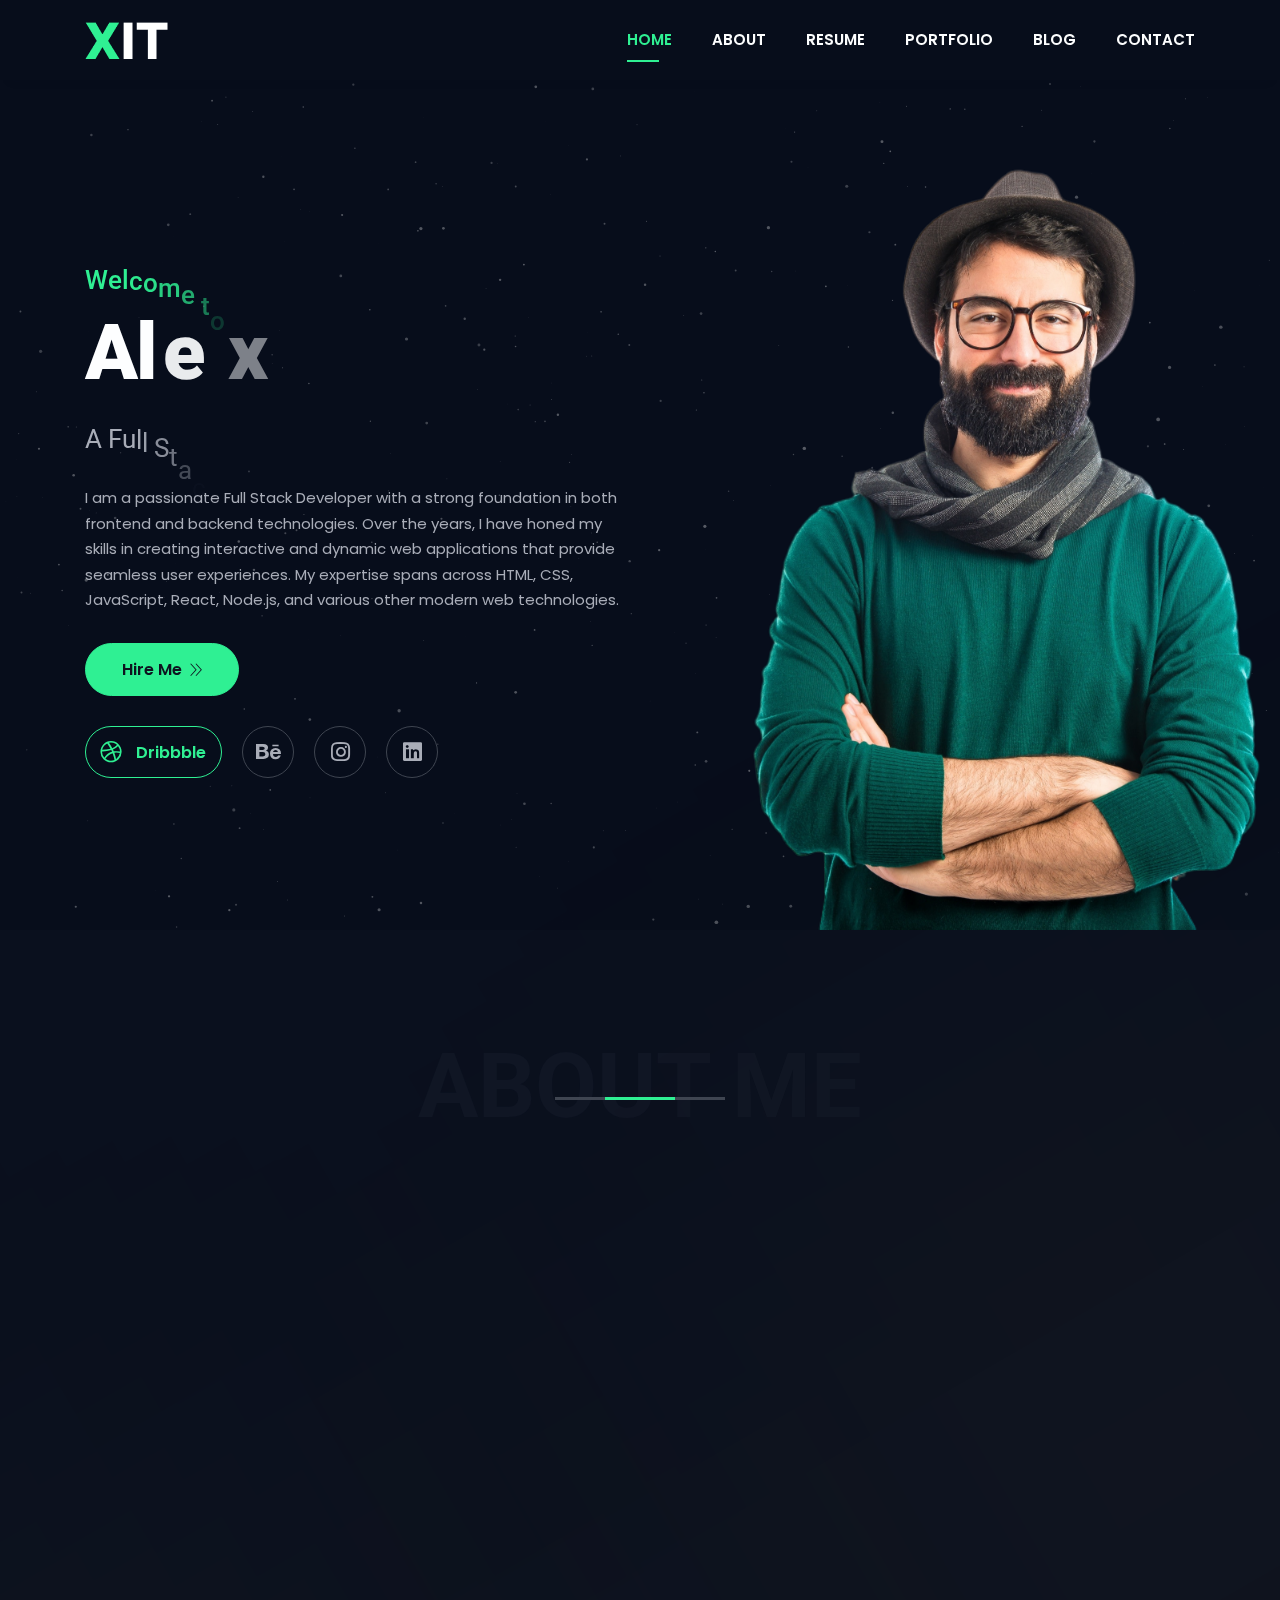
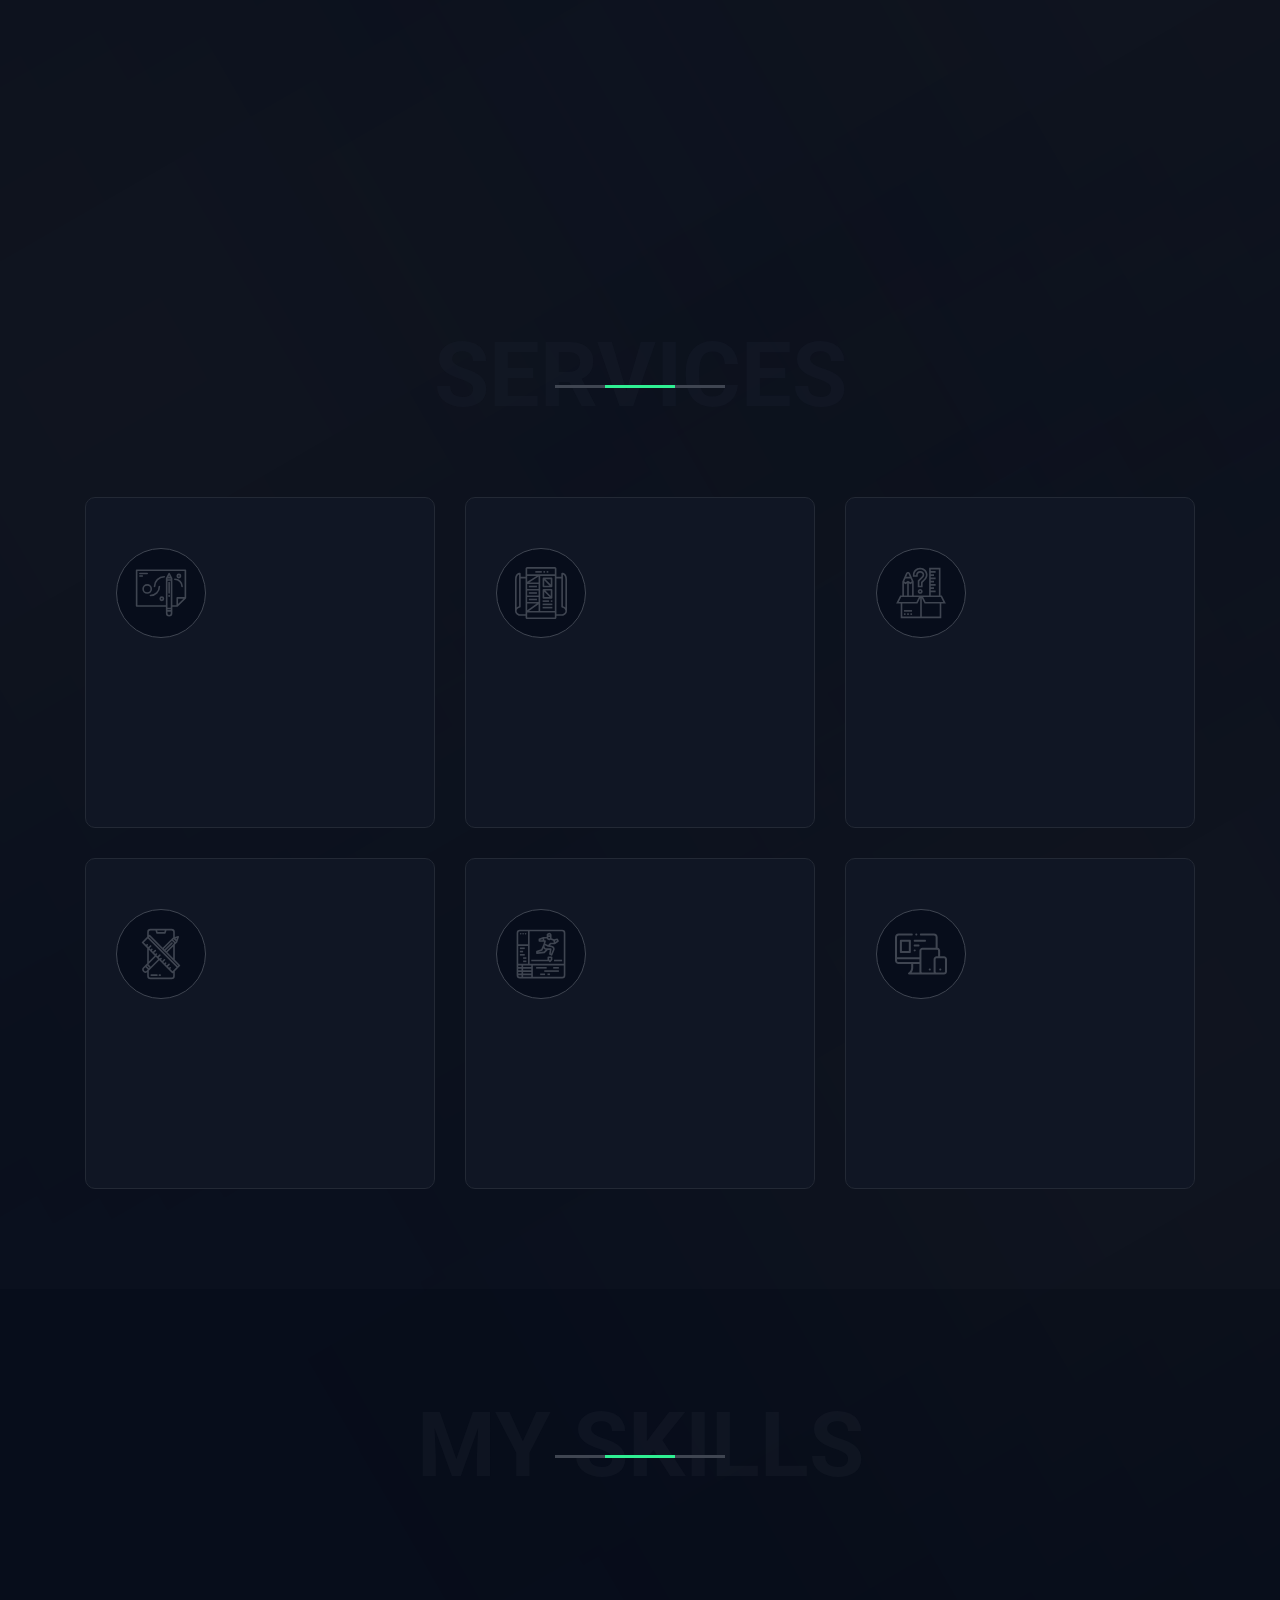
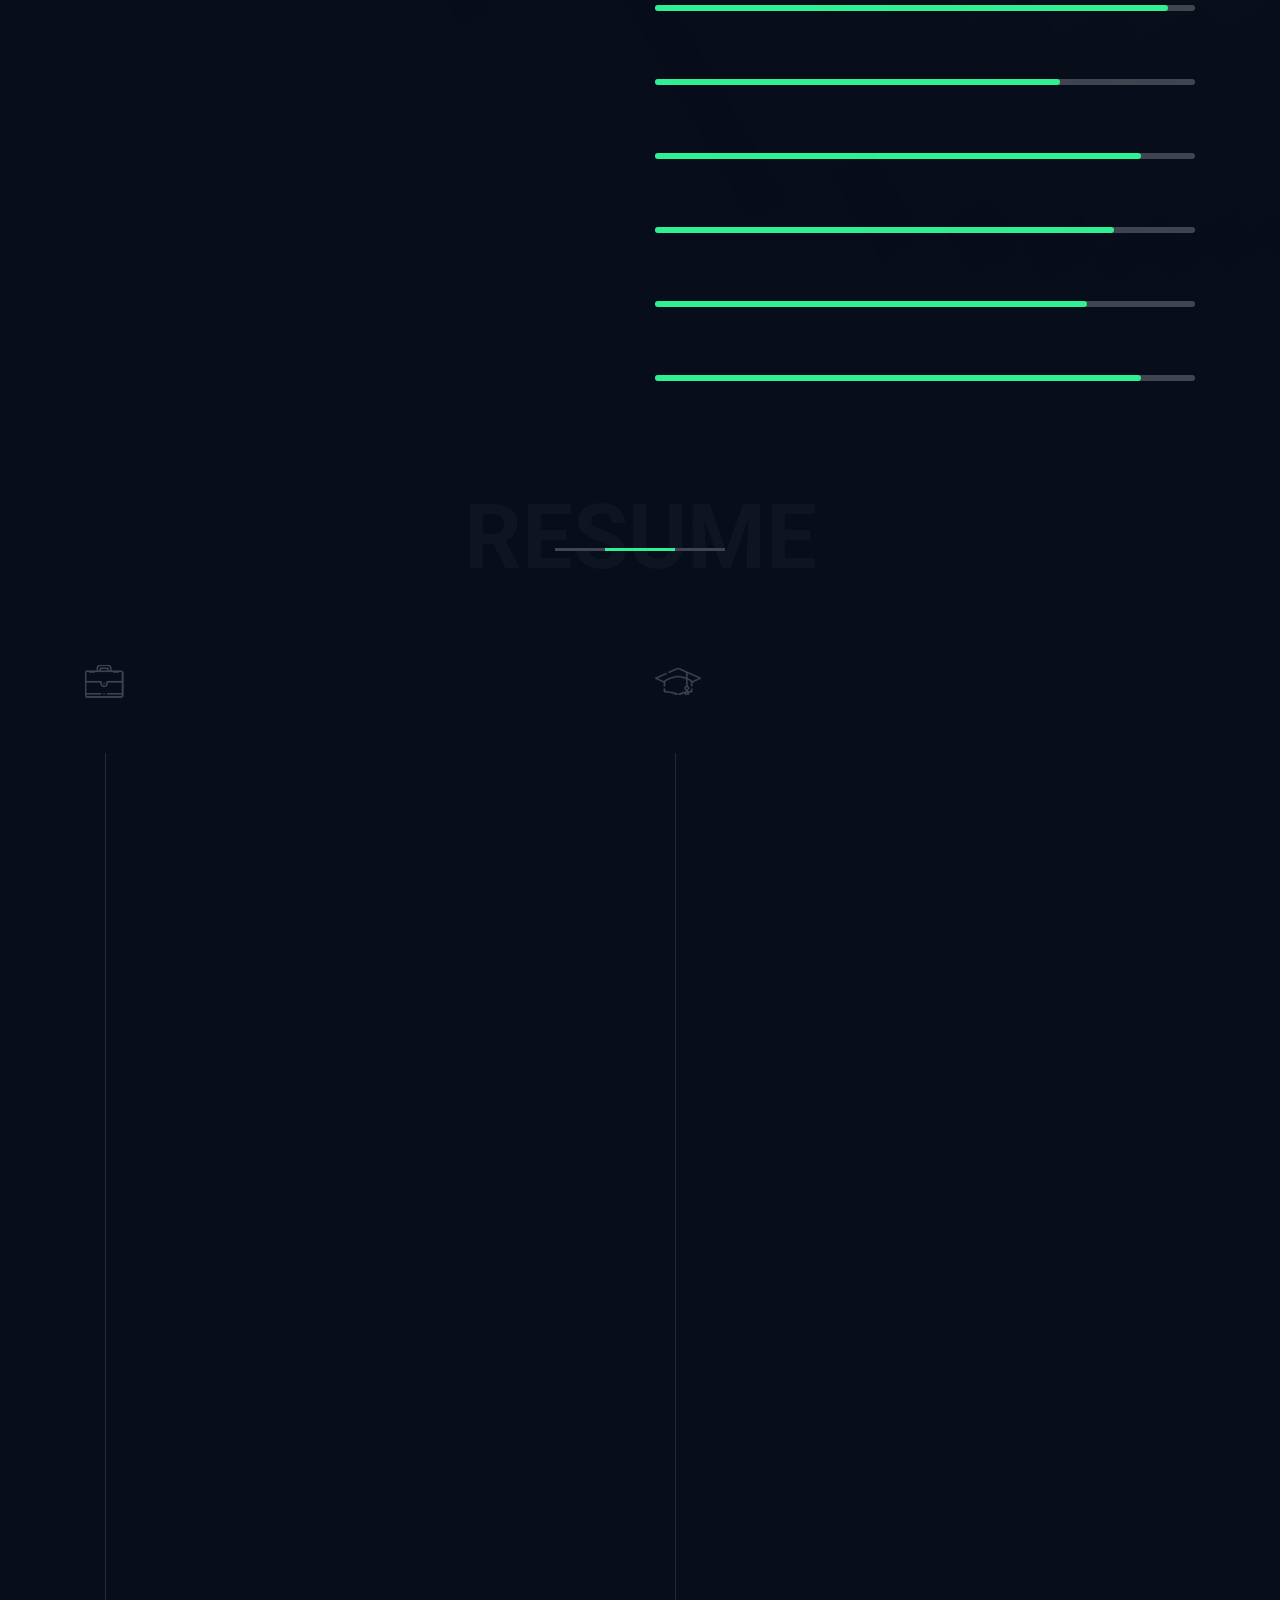
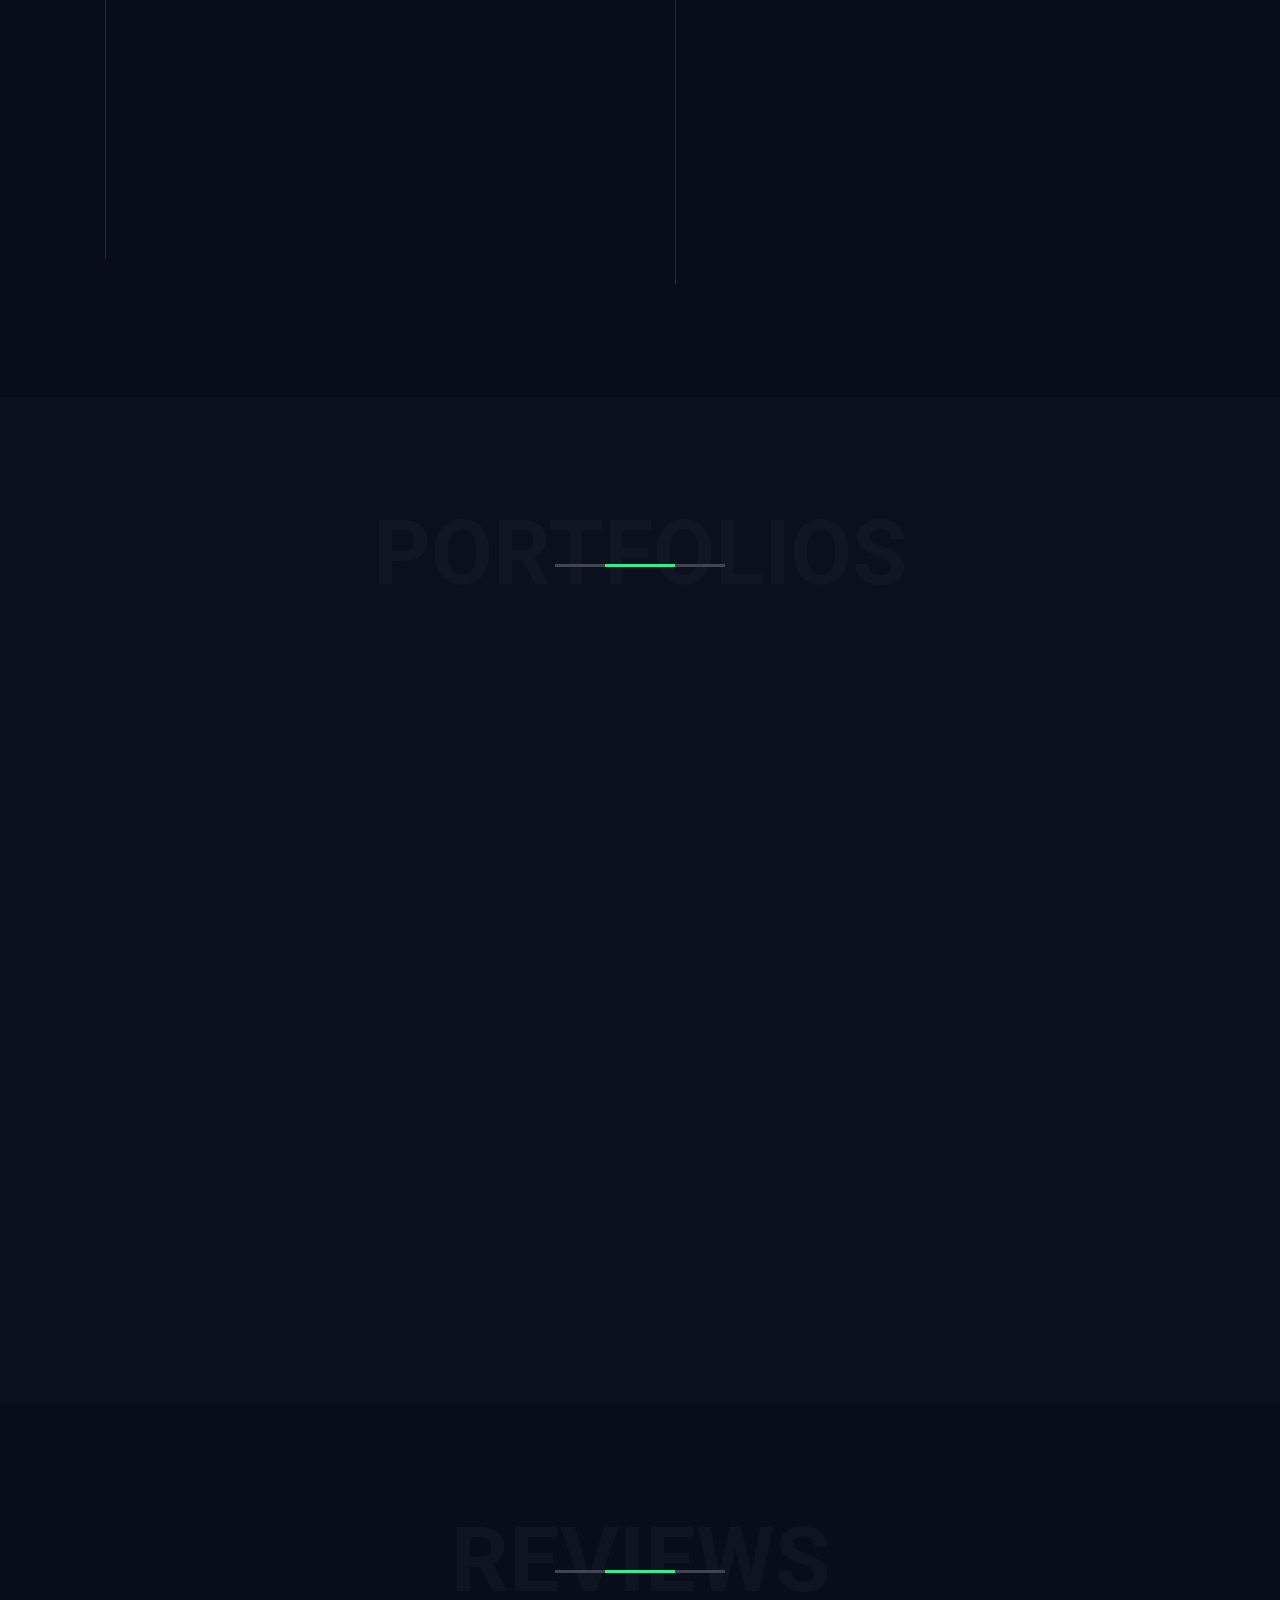
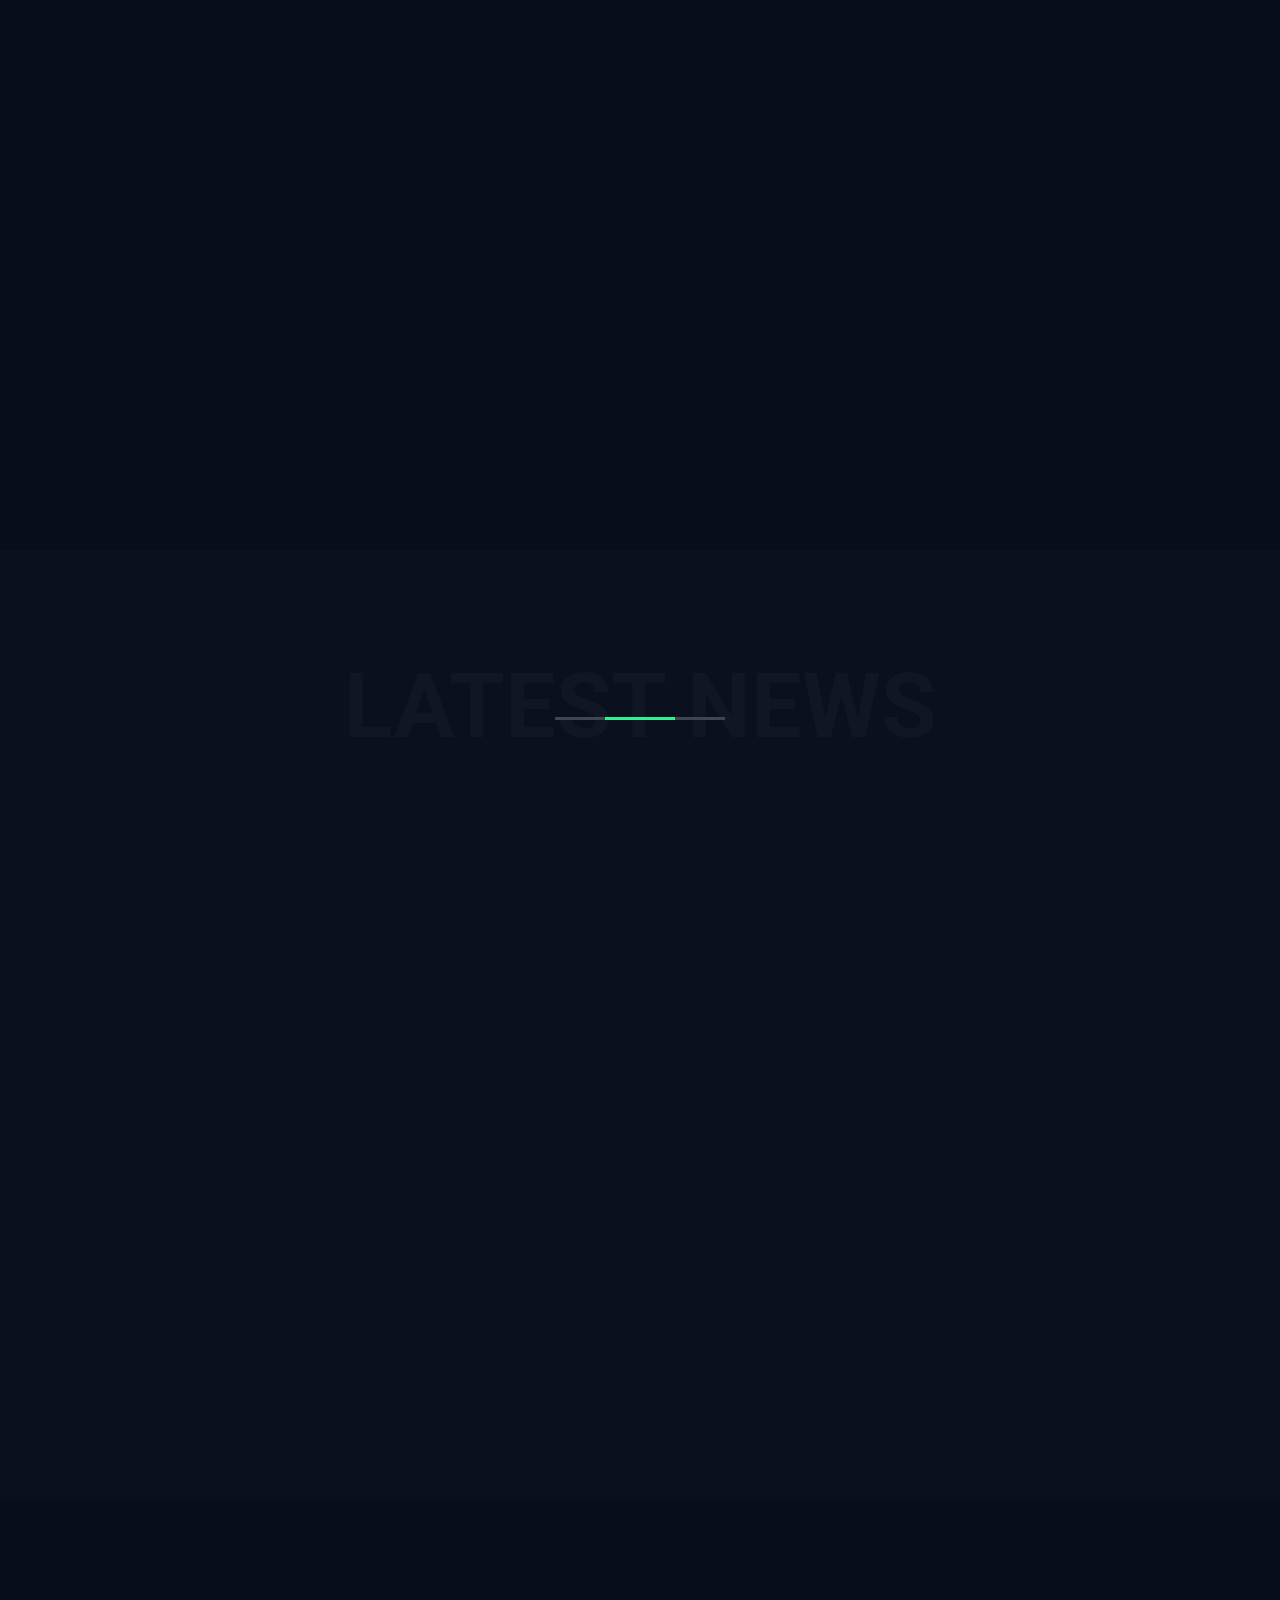
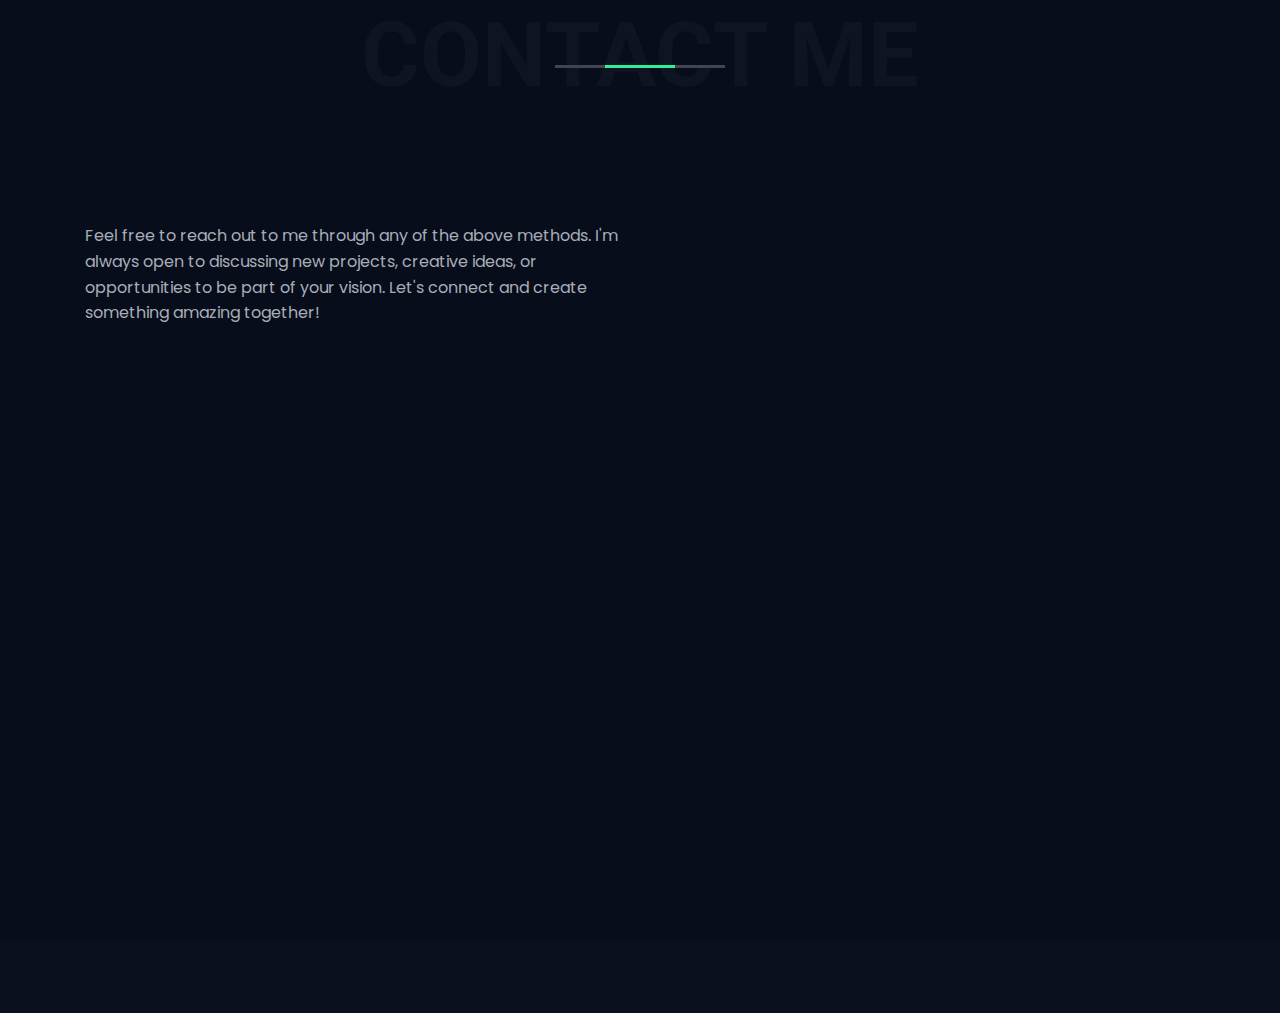
==== commit c71762e3: "add update" ====
--- a/html/master/index.html
+++ b/html/master/index.html
@@ -5,84 +5,84 @@
     <meta charset="utf-8" />
     <meta http-equiv="x-ua-compatible" content="ie=edge" />
     <meta name="viewport" content="width=device-width, initial-scale=1" />
-    <meta name="author" content="Laralink" />
+    <meta name="author" content="themesoft69" />
     <!-- Page Title -->
     <title>XIT - Personal Portfolio</title>
     <!-- Favicon Icon -->
     <link
       rel="apple-touch-icon"
       sizes="57x57"
-      href="/assets/img/fav/apple-icon-57x57.png"
+      href="assets/img/fav/apple-icon-57x57.png"
     />
     <link
       rel="apple-touch-icon"
       sizes="60x60"
-      href="/assets/img/fav/apple-icon-60x60.png"
+      href="assets/img/fav/apple-icon-60x60.png"
     />
     <link
       rel="apple-touch-icon"
       sizes="72x72"
-      href="/assets/img/fav/apple-icon-72x72.png"
+      href="assets/img/fav/apple-icon-72x72.png"
     />
     <link
       rel="apple-touch-icon"
       sizes="76x76"
-      href="/assets/img/fav/apple-icon-76x76.png"
+      href="assets/img/fav/apple-icon-76x76.png"
     />
     <link
       rel="apple-touch-icon"
       sizes="114x114"
-      href="/assets/img/fav/apple-icon-114x114.png"
+      href="assets/img/fav/apple-icon-114x114.png"
     />
     <link
       rel="apple-touch-icon"
       sizes="120x120"
-      href="/assets/img/fav/apple-icon-120x120.png"
+      href="assets/img/fav/apple-icon-120x120.png"
     />
     <link
       rel="apple-touch-icon"
       sizes="144x144"
-      href="/assets/img/fav/apple-icon-144x144.png"
+      href="assets/img/fav/apple-icon-144x144.png"
     />
     <link
       rel="apple-touch-icon"
       sizes="152x152"
-      href="/assets/img/fav/apple-icon-152x152.png"
+      href="assets/img/fav/apple-icon-152x152.png"
     />
     <link
       rel="apple-touch-icon"
       sizes="180x180"
-      href="/assets/img/fav/apple-icon-180x180.png"
+      href="assets/img/fav/apple-icon-180x180.png"
     />
     <link
       rel="icon"
       type="image/png"
       sizes="192x192"
-      href="/assets/img/fav/android-icon-192x192.png"
+      href="assets/img/fav/android-icon-192x192.png"
     />
     <link
       rel="icon"
       type="image/png"
       sizes="32x32"
-      href="/assets/img/fav/favicon-32x32.png"
+      href="assets/img/fav/favicon-32x32.png"
     />
     <link
       rel="icon"
       type="image/png"
       sizes="96x96"
-      href="/assets/img/fav/favicon-96x96.png"
+      href="assets/img/fav/favicon-96x96.png"
     />
     <link
       rel="icon"
       type="image/png"
       sizes="16x16"
-      href="/assets/img/fav/favicon-16x16.png"
+      href="assets/img/fav/favicon-16x16.png"
     />
-    <link rel="manifest" href="/assets/img/fav/manifest.json" />
+    <link rel="manifest" href="assets/img/fav/manifest.json" />
     <meta name="msapplication-TileColor" content="#ffffff" />
     <meta
       name="msapplication-TileImage"
-      content="/assets/img/fav/ms-icon-144x144.png"
+      content="assets/img/fav/ms-icon-144x144.png"
     />
     <meta name="theme-color" content="#2FF093" />
     <!-- Stylesheets -->
@@ -137,80 +137,86 @@
       <div class="axit__hero axit__style1 axit__ripple-version">
         <div class="container">
           <div class="row">
-            <div class="col-lg-6">
-              <div class="axit__hero-text">
-                <h3 class="skew-up-2">Welcome to My Portfolio</h3>
-                <h1 class="split-collab">Alex Johan</h1>
-                <h2 class="skew-up-2">A Full Stack Developer</h2>
-                <p
-                  class="wow fadeInUp"
+            <div class="col-xl-6">
+              <div class="hero__inner">
+               <div>
+                <div class="axit__hero-text">
+                  <h3 class="skew-up-2">Welcome to My Portfolio</h3>
+                  <h1 class="split-collab">Alex Johan</h1>
+                  <h2 class="skew-up-2">A Full Stack Developer</h2>
+                  <p
+                    class="wow fadeInUp"
+                    data-wow-duration="1.5s"
+                    data-wow-delay=".3s"
+                  >
+                    I am a passionate Full Stack Developer with a strong
+                    foundation in both frontend and backend technologies. Over the
+                    years, I have honed my skills in creating interactive and
+                    dynamic web applications that provide seamless user
+                    experiences. My expertise spans across HTML, CSS, JavaScript,
+                    React, Node.js, and various other modern web technologies.
+                  </p>
+  
+                  <div
+                    class="axit__hero__new-btn wow fadeInUp"
+                    data-wow-duration="1.5s"
+                    data-wow-delay=".4s"
+                  >
+                    <button>
+                      <span
+                        >Hire Me <i class="fa-light fa-chevrons-right pl-1"></i
+                      ></span>
+                    </button>
+                  </div>
+                </div>
+                <div
+                  class="axit__social-group home wow fadeInUp mt-3"
                   data-wow-duration="1.5s"
-                  data-wow-delay=".3s"
-                >
-                  I am a passionate Full Stack Developer with a strong
-                  foundation in both frontend and backend technologies. Over the
-                  years, I have honed my skills in creating interactive and
-                  dynamic web applications that provide seamless user
-                  experiences. My expertise spans across HTML, CSS, JavaScript,
-                  React, Node.js, and various other modern web technologies.
-                </p>
-
-                <div
-                  class="axit__hero__new-btn wow fadeInUp"
-                  data-wow-duration="1.5s"
-                  data-wow-delay=".4s"
-                >
-                  <button>
-                    <span
-                      >Hire Me <i class="fa-light fa-chevrons-right pl-1"></i
-                    ></span>
-                  </button>
-                </div>
-              </div>
-              <div
-                class="axit__social-group home wow fadeInUp mt-3"
-                data-wow-duration="1.5s"
-                data-wow-delay=".5s"
-              >
-                <div class="axit__social-link">
-                  <a href="#" class="axit__social-btn active">
-                    <span class="axit__social-icon"
-                      ><i class="fab fa-dribbble"></i
-                    ></span>
-                    <span class="axit__icon-name">Dribbble</span>
-                  </a>
-                  <a href="#" class="axit__social-btn">
-                    <span class="axit__social-icon"
-                      ><i class="fab fa-behance"></i
-                    ></span>
-                    <span class="axit__icon-name">Behance</span>
-                  </a>
-                  <a href="#" class="axit__social-btn">
-                    <span class="axit__social-icon"
-                      ><i class="fab fa-twitter"></i
-                    ></span>
-                    <span class="axit__icon-name">Twitter</span>
-                  </a>
-                  <a href="#" class="axit__social-btn">
-                    <span class="axit__social-icon"
-                      ><i class="fab fa-linkedin"></i
-                    ></span>
-                    <span class="axit__icon-name">LinkedIn</span>
-                  </a>
-                </div>
+                  data-wow-delay=".5s"
+                >
+                  <div class="axit__social-link">
+                    <a href="#" class="axit__social-btn active">
+                      <span class="axit__social-icon"
+                        ><i class="fab fa-dribbble"></i
+                      ></span>
+                      <span class="axit__icon-name">Dribbble</span>
+                    </a>
+                    <a href="#" class="axit__social-btn">
+                      <span class="axit__social-icon"
+                        ><i class="fab fa-behance"></i
+                      ></span>
+                      <span class="axit__icon-name">Behance</span>
+                    </a>
+                    <a href="#" class="axit__social-btn">
+                      <span class="axit__social-icon"
+                        ><i class="fa-brands fa-instagram"></i></span>
+                      <span class="axit__icon-name">Instagram</span>
+                    </a>
+                    <a href="#" class="axit__social-btn">
+                      <span class="axit__social-icon"
+                        ><i class="fab fa-linkedin"></i
+                      ></span>
+                      <span class="axit__icon-name">LinkedIn</span>
+                    </a>
+                  </div>
+                </div>
+               </div>
+              </div>
+            </div>
+            <div class="col-xl-6">
+              <div class="axit__hero-img axit__to-right">
+                <img
+                  class="wow fadeInRight img-fluid"
+                  src="assets/img/section/hero-img.png"
+                  alt="Hero"
+                />
               </div>
             </div>
           </div>
         </div>
       </div>
       <!-- Hero Image - Social Link Group -->
-      <div class="axit__hero-img axit__to-right">
-        <img
-          class="wow fadeInRight"
-          src="assets/img/section/hero-img.png"
-          alt="Hero"
-        />
-      </div>
+      
       <div id="particles-js"></div>
     </section>
     <!-- End Hero Section -->
@@ -498,7 +504,7 @@
                 data-wow-delay=".3s"
               >
                 Designing and developing intuitive and user-friendly mobile
-                applications for both iOS and Android platforms.
+                applications platforms.
               </div>
             </div>
             <div class="axit__height-b30 axit__height-lg-b30"></div>
@@ -600,7 +606,7 @@
                 data-wow-delay=".3s"
               >
                 Developing scalable and secure APIs to facilitate smooth
-                communication between different software systems.
+                 different software systems.
               </div>
             </div>
             <div class="axit__height-b0 axit__height-lg-b30"></div>
@@ -1276,7 +1282,7 @@
                       <img src="assets/img/client/client1.png" alt="client1" />
                     </div>
                     <div class="axit__testimonial-meta">
-                      <h4 class="axit__testimonial-name">Jane Smith</h4>
+                      <h4 class="axit__testimonial-name">Larry T. Leblanc</h4>
                       <div class="axit__testimonial-designation">
                         CEO, Tech Innovators Inc
                       </div>
@@ -1308,7 +1314,7 @@
                       <img src="assets/img/client/client2.png" alt="client2" />
                     </div>
                     <div class="axit__testimonial-meta">
-                      <h4 class="axit__testimonial-name">Michael Brown</h4>
+                      <h4 class="axit__testimonial-name">Marian D. Williams</h4>
                       <div class="axit__testimonial-designation">
                         Project Manager, Web Solutions Ltd
                       </div>
@@ -1340,7 +1346,7 @@
                       <img src="assets/img/client/client3.png" alt="client3" />
                     </div>
                     <div class="axit__testimonial-meta">
-                      <h4 class="axit__testimonial-name">Emily Johnson</h4>
+                      <h4 class="axit__testimonial-name">Donald M. Amos</h4>
                       <div class="axit__testimonial-designation">
                         UX Designer, Creative Minds Studio
                       </div>
@@ -1360,6 +1366,8 @@
               </div>
               <!-- .slick-slide-in -->
 
+          
+
               <div class="slick-slide-in">
                 <div
                   class="axit__testimonial axit__style1 wow fadeInUp"
@@ -1368,42 +1376,10 @@
                 >
                   <div class="axit__testimonial-info">
                     <div class="axit__testimonial-img">
-                      <img src="assets/img/client/client1.png" alt="client1" />
+                      <img src="assets/img/client/client2.png" alt="client2" />
                     </div>
                     <div class="axit__testimonial-meta">
-                      <h4 class="axit__testimonial-name">Robert Wilson</h4>
-                      <div class="axit__testimonial-designation">
-                        CTO, Future Tech Corp
-                      </div>
-                    </div>
-                  </div>
-                  <div class="axit__testimonial-text">
-                    <p>
-                      “John consistently delivered outstanding results on our
-                      development projects. His technical skills and proactive
-                      approach helped us overcome numerous challenges and
-                      achieve our goals.”
-                    </p>
-                    <div class="axit__quote">
-                      <i class="fa-sharp fa-solid fa-quote-right"></i>
-                    </div>
-                  </div>
-                </div>
-              </div>
-              <!-- .slick-slide-in -->
-
-              <div class="slick-slide-in">
-                <div
-                  class="axit__testimonial axit__style1 wow fadeInUp"
-                  data-wow-duration="0.8s"
-                  data-wow-delay="0.2s"
-                >
-                  <div class="axit__testimonial-info">
-                    <div class="axit__testimonial-img">
-                      <img src="assets/img/client/client2.png" alt="client2" />
-                    </div>
-                    <div class="axit__testimonial-meta">
-                      <h4 class="axit__testimonial-name">Linda XIT</h4>
+                      <h4 class="axit__testimonial-name">Sharon D. Villalobos</h4>
                       <div class="axit__testimonial-designation">
                         E-Commerce Ventures
                       </div>
@@ -1435,7 +1411,7 @@
                       <img src="assets/img/client/client3.png" alt="client3" />
                     </div>
                     <div class="axit__testimonial-meta">
-                      <h4 class="axit__testimonial-name">David Martinez</h4>
+                      <h4 class="axit__testimonial-name">Casey H. Lear</h4>
                       <div class="axit__testimonial-designation">
                         Founder, Startup Hub
                       </div>
@@ -1535,7 +1511,7 @@
                     </div>
                     <h4 class="axit__post-title">
                       <a href="blog-details.html"
-                        >Top 10 Web Development Trends in 2024</a
+                        >Top 10 Web Development Trends in 2024 web development</a
                       >
                     </h4>
                     <p class="axit__post-content">
@@ -1575,7 +1551,7 @@
                     </div>
                     <h4 class="axit__post-title">
                       <a href="blog-details.html"
-                        >A Comprehensive Guide to React Hooks</a
+                        >A Comprehensive Guide know about to React Hooks</a
                       >
                     </h4>
                     <p class="axit__post-content">
@@ -1615,7 +1591,7 @@
                     </div>
                     <h4 class="axit__post-title">
                       <a href="blog-details.html"
-                        >How to Optimize Your Website for SEO</a
+                        >How to Optimize Your Website for SEO your website</a
                       >
                     </h4>
                     <p class="axit__post-content">
@@ -1735,7 +1711,7 @@
                     </div>
                     <h4 class="axit__post-title">
                       <a href="blog-details.html"
-                        >Getting Started with MongoDB Database</a
+                        >Getting Started with guide to MongoDB Database</a
                       >
                     </h4>
                     <p class="axit__post-content">
@@ -1810,8 +1786,7 @@
                 </a>
                 <a href="#" class="axit__social-btn footer">
                   <span class="axit__social-icon"
-                    ><i class="fab fa-twitter"></i
-                  ></span>
+                    ><i class="fa-brands fa-instagram"></i></span>
                 </a>
                 <a href="#" class="axit__social-btn footer">
                   <span class="axit__social-icon"
--- a/html/master/assets/css/style.css
+++ b/html/master/assets/css/style.css
@@ -1,6 +1,6 @@
 /**
  Theme Name: XIT
- Author: Laralink
+ Author: themesoft69
  Version: 1.0.0
  */
 /*Google Fonts*/
@@ -895,22 +895,21 @@
   -o-object-fit: cover;
   object-fit: cover;
 }
-.axit__hero-wrap .axit__hero-img {
-  position: absolute;
-  right: 4%;
-  top: 0;
+.axit__hero-wrap .hero__inner {
+  display: flex;
+  align-items: center;
+  width: 100%;
   height: 100%;
-  width: 45%;
-  z-index: 11;
-}
+}
+
 .axit__hero.axit__style1 {
   height: 100%;
   display: -webkit-box;
   display: -ms-flexbox;
   display: flex;
-  -webkit-box-align: center;
-  -ms-flex-align: center;
-  align-items: center;
+  -webkit-box-align: flex-end;
+  -ms-flex-align: flex-end;
+  align-items: flex-end;
   -webkit-box-pack: center;
   -ms-flex-pack: center;
   justify-content: center;
@@ -1258,6 +1257,16 @@
     font-size: 78px;
   }
 }
+
+@media screen and (max-width: 1199px) {
+  .axit__hero-wrap .axit__hero-img {
+    display: none;
+  }
+  .axit__hero.axit__style1{
+    align-items: center;
+  }
+}
+
 @media screen and (max-width: 991px) {
   .axit__hero-wrap {
     height: initial;
@@ -1269,6 +1278,9 @@
     padding: 100px 0;
   }
 }
+
+
+
 @media screen and (max-width: 767px) {
   .axit__hero.axit__style2 h1 {
     font-size: 40px;
@@ -1281,11 +1293,12 @@
   }
 }
 @media screen and (max-width: 575px) {
-  .axit__hero.axit__style1 {
-    height: 580px;
-  }
+
   .axit__hero.axit__style1 .axit__hero-text h1 {
-    font-size: 90px;
+    font-size: 70px;
+  }
+  .axit__about-img {
+    min-height: 480px;
   }
 }
 /*--------------------------------------------------------------
@@ -1433,13 +1446,22 @@
   .axit__section-heading.axit__style1 .axit__section-heading-subtitle {
     display: none;
   }
+  .axit__hero-wrap .hero__inner{
+    display: block;
+  }
 }
 /* End Section Heading */
 /*--------------------------------------------------------------
  9. About Section
  ----------------------------------------------------------------*/
 .axit__about-img {
-  min-height: 550px;
+  min-height: 610px;
+}
+
+@media screen and (max-width: 575px) {
+  .axit__about-img {
+    min-height: 480px;
+  }
 }
 .axit__about-img-wrap {
   padding-right: 30px;
@@ -2500,7 +2522,6 @@
 }
 .comments-area {
   padding-top: 56px;
-  border-top: 1px solid #232935;
 }
 .comment-body {
   position: relative;
